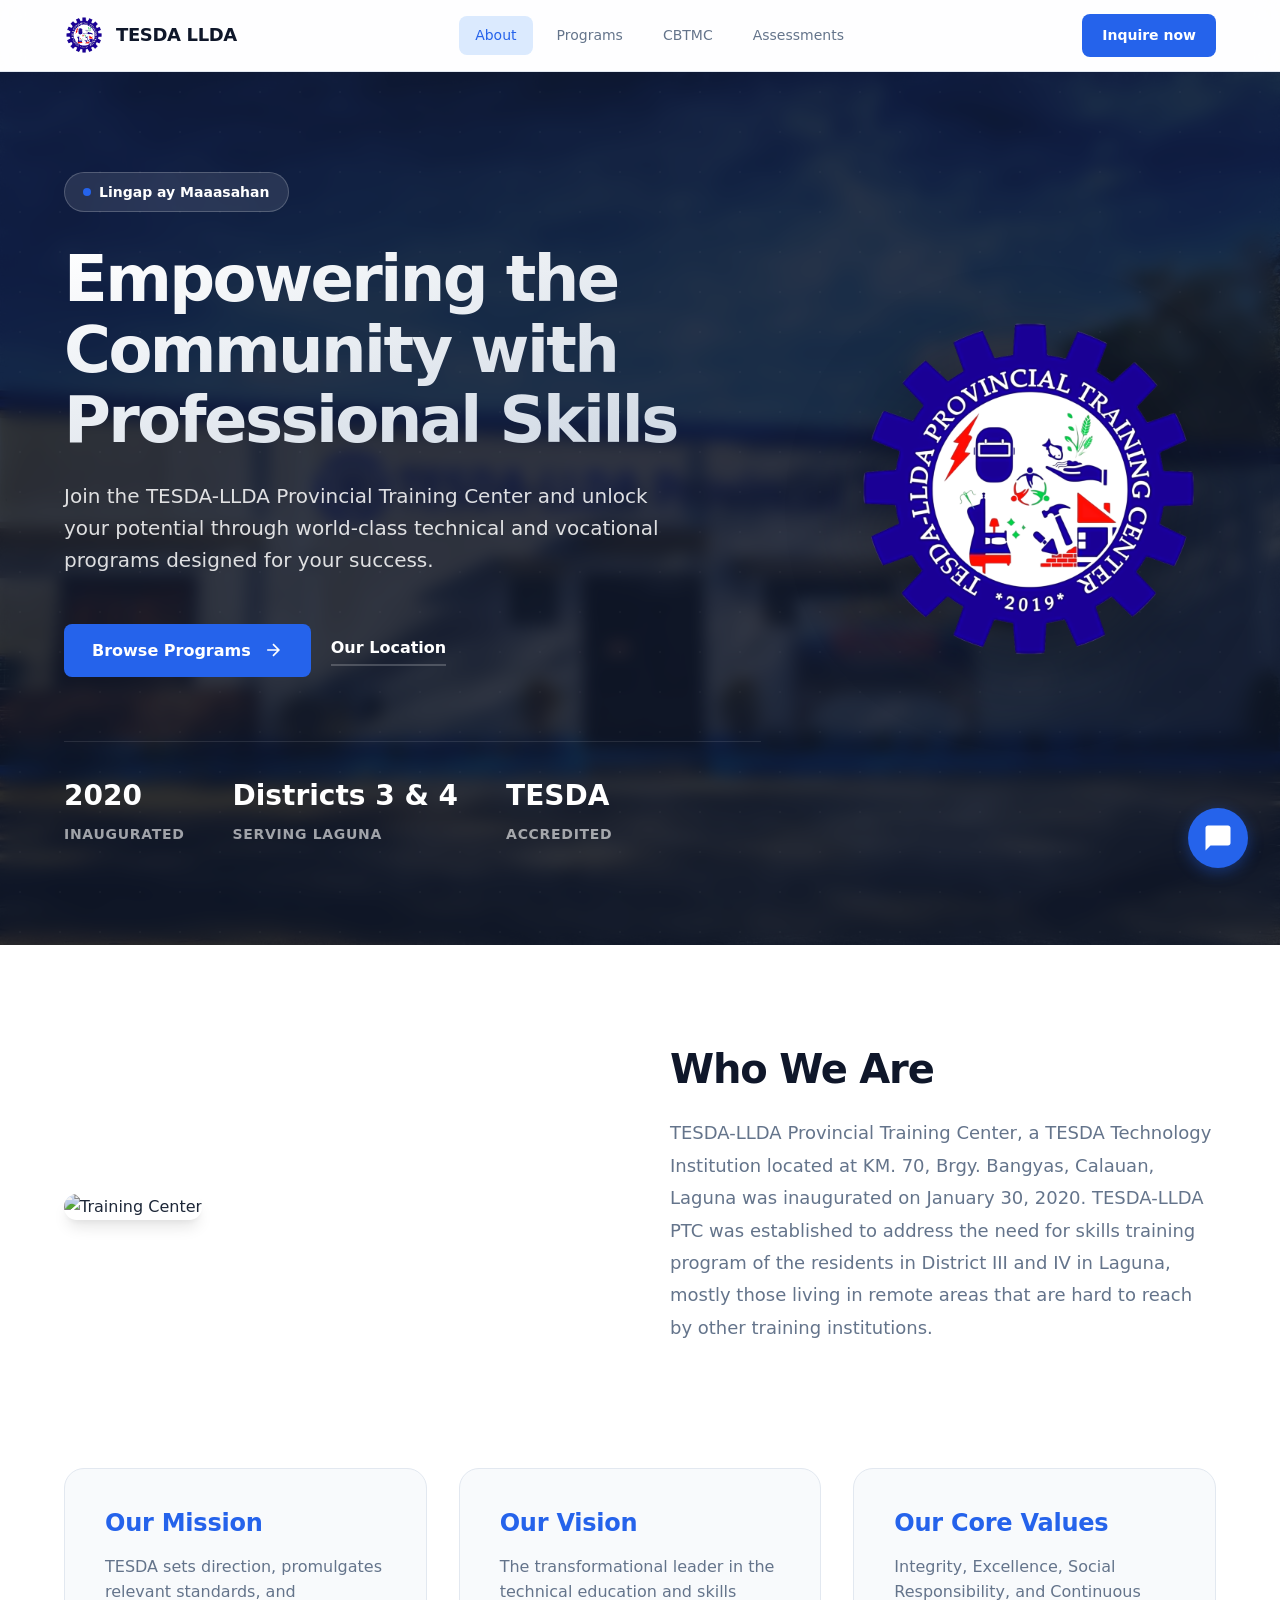
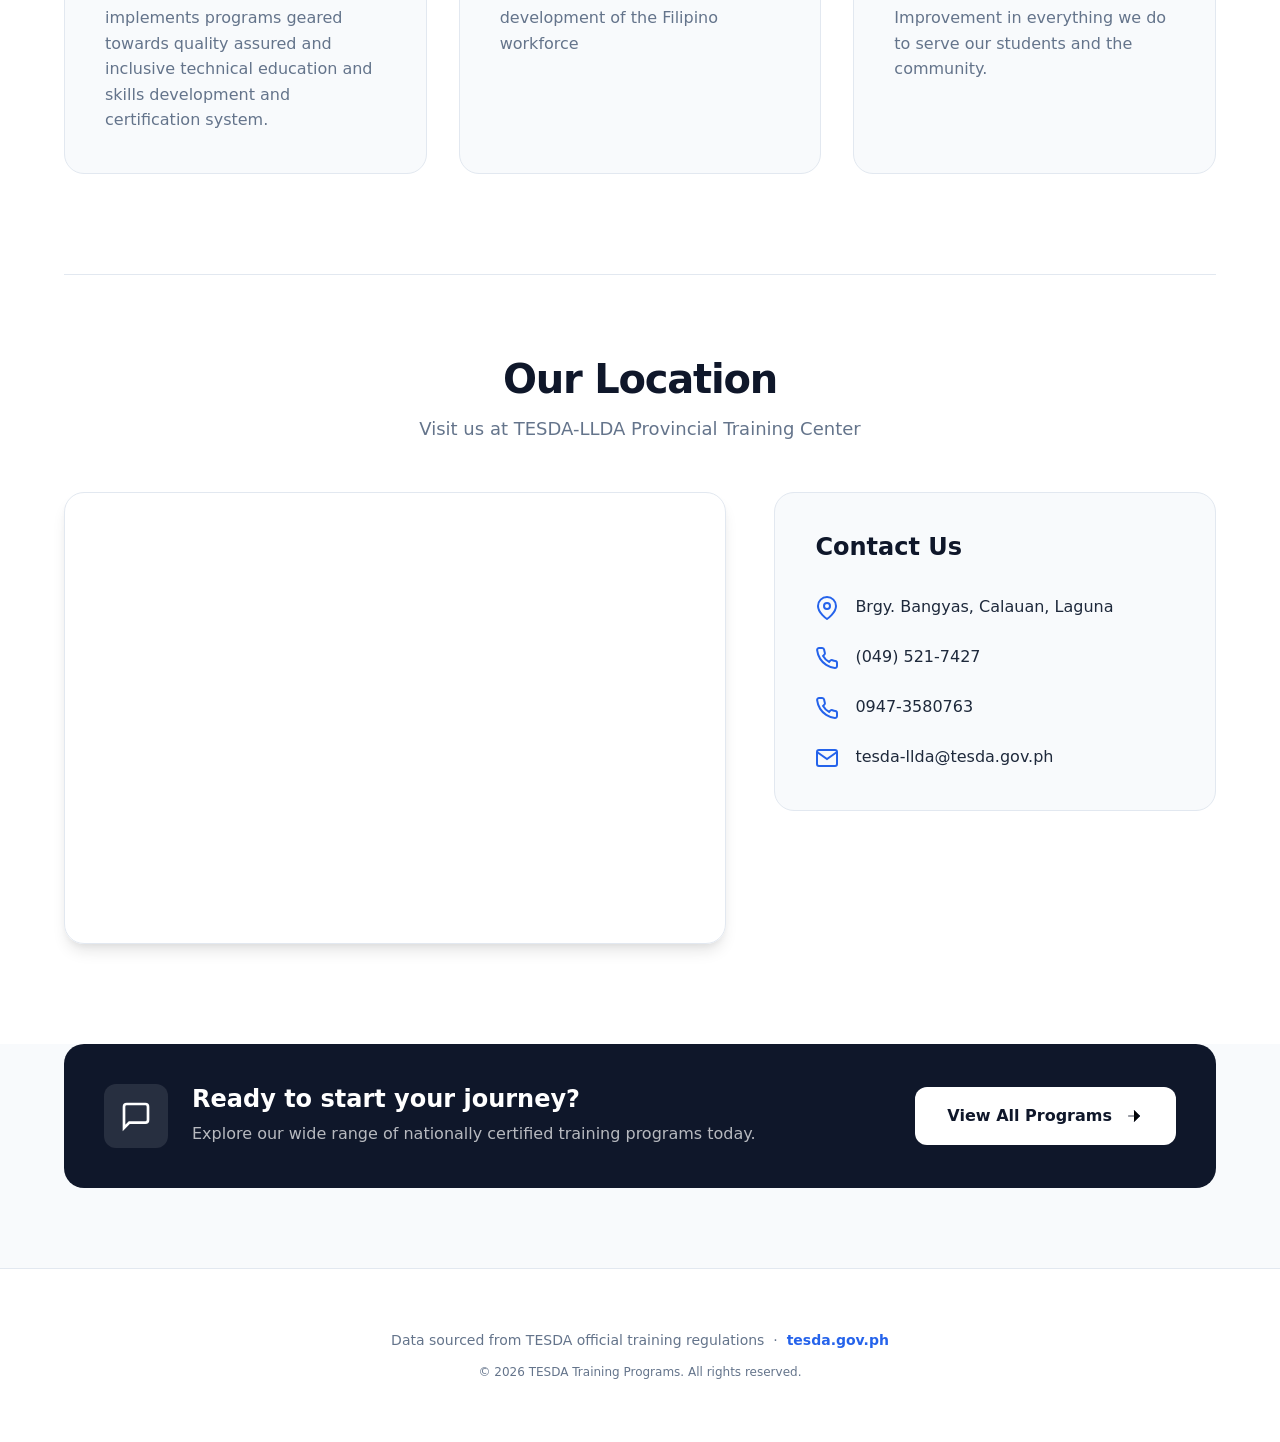
==== index.html @ 97aa219e "feat: add FAQ chatbot widget and update site-wide branding to blue theme" ====
<!DOCTYPE html>
<html lang="en">
<head>
  <meta charset="UTF-8" />
  <meta name="viewport" content="width=device-width, initial-scale=1.0" />
  <title>About Us - TESDA LLDA Training Center</title>
  <link rel="icon" href="images/Untitled design (7).png" type="image/png" />
  <link rel="stylesheet" href="about.css" />
  <link rel="stylesheet" href="chatbot.css" />
</head>
<body class="loading">

  <!-- ── Preloader ── -->
  <div id="preloader" class="preloader">
    <div class="preloader-content">
      <img src="images/Untitled design (7).png" alt="TESDA Logo" class="preloader-logo" />
      <div class="preloader-spinner"></div>
      <p>Loading About Page...</p>
    </div>
  </div>

  <!-- ── Navbar ── -->
  <nav>
    <div class="container nav-container">
      <div class="nav-logo">
        <img class="nav-logo-icon" src="images/Untitled design (7).png" alt="TESDA Logo" />
        <span class="nav-logo-text">TESDA LLDA</span>
      </div>
      <div class="nav-links">
        <a class="nav-link active" href="index.html">About</a>
        <a class="nav-link" href="programs.html">Programs</a>
        <a class="nav-link" href="cbtmc.html">CBTMC</a>
        <a class="nav-link" href="assessments.html">Assessments</a>
        <a class="nav-cta mobile-cta" href="https://docs.google.com/forms/d/e/1FAIpQLSe-ANalO9LTou5ci9s4rJINnCRzZthixkKzy5RjrOZ7Rti6TA/viewform?usp=dialog" target="_blank" rel="noopener noreferrer">Inquire now</a>
      </div>
      <a class="nav-cta desktop-cta" href="https://docs.google.com/forms/d/e/1FAIpQLSe-ANalO9LTou5ci9s4rJINnCRzZthixkKzy5RjrOZ7Rti6TA/viewform?usp=dialog" target="_blank" rel="noopener noreferrer">Inquire now</a>
      <button class="nav-toggle" id="navToggle" aria-label="Toggle navigation">
        <svg class="hamburger-icon" viewBox="0 0 24 24" fill="none" stroke="currentColor" stroke-width="2">
          <line x1="3" y1="12" x2="21" y2="12"></line>
          <line x1="3" y1="6" x2="21" y2="6"></line>
          <line x1="3" y1="18" x2="21" y2="18"></line>
        </svg>
        <svg class="close-icon" viewBox="0 0 24 24" fill="none" stroke="currentColor" stroke-width="2" style="display: none;">
          <line x1="18" y1="6" x2="6" y2="18"></line>
          <line x1="6" y1="6" x2="18" y2="18"></line>
        </svg>
      </button>
    </div>
  </nav>

  <!-- ── About Hero Section ── -->
  <header class="hero about-hero">
    <div class="hero-grid"></div>
    <div class="container hero-container about-hero-container">
      <div class="hero-content about-hero-content">
        <div class="badge">
          <span class="badge-dot"></span>
          Lingap ay Maaasahan
        </div>
        <h1>Empowering the Community with Professional Skills</h1>
        <p>Join the TESDA-LLDA Provincial Training Center and unlock your potential through world-class technical and vocational programs designed for your success.</p>
        
        <div class="hero-cta-group">
          <a class="nav-cta hero-btn" href="programs.html#programs">
            Browse Programs
            <svg viewBox="0 0 24 24" fill="none" stroke="currentColor" stroke-width="2">
              <path d="M5 12h14M12 5l7 7-7 7"/>
            </svg>
          </a>
          <a class="hero-secondary-btn" href="#location">
            Our Location
          </a>
        </div>

        <div class="hero-stats about-stats">
          <div class="hero-stat">
            <span class="stat-num">2020</span>
            <span class="stat-label">Inaugurated</span>
          </div>
          <div class="hero-stat">
            <span class="stat-num">Districts 3 & 4</span>
            <span class="stat-label">Serving Laguna</span>
          </div>
          <div class="hero-stat">
            <span class="stat-num">TESDA</span>
            <span class="stat-label">Accredited</span>
          </div>
        </div>
      </div>
      <div class="hero-image about-hero-image">
        <img src="images/Untitled design (7).png" alt="TESDA Logo" class="floating-logo" />
      </div>
    </div>
  </header>

  <!-- ── About Content Section ── -->
  <section class="about-section">
    <div class="container">
      <div class="about-grid">
        <div class="about-image">
          <img src="images/enhanced_image.png" alt="Training Center">
        </div>
        <div class="about-text">
          <h2>Who We Are</h2>
          <p>TESDA-LLDA Provincial Training Center, a TESDA Technology Institution located at KM. 70, Brgy. Bangyas, Calauan, Laguna was inaugurated on January 30, 2020. TESDA-LLDA PTC was established to address the need for skills training program of the residents in District III and IV in Laguna, mostly those living in remote areas that are hard to reach by other training institutions.</p>
        </div>
      </div>

      <div class="about-cards-grid">
        <div class="about-card">
          <h3>Our Mission</h3>
          <p>TESDA sets direction, promulgates relevant standards, and implements programs geared towards quality assured and inclusive technical education and skills development and certification system.</p>
        </div>
        <div class="about-card">
          <h3>Our Vision</h3>
          <p>The transformational leader in the technical education and skills development of the Filipino workforce </p>
        </div>
        <div class="about-card">
          <h3>Our Core Values</h3>
          <p>Integrity, Excellence, Social Responsibility, and Continuous Improvement in everything we do to serve our students and the community.</p>
        </div>
      </div>

      <!-- ── Location & Contact Info ── -->
      <div class="about-location" id="location">
        <div class="location-header">
          <h2>Our Location</h2>
          <p>Visit us at TESDA-LLDA Provincial Training Center</p>
        </div>
        <div class="location-content">
          <div class="map-container">
            <iframe
              src="https://www.google.com/maps/embed?pb=!1m18!1m12!1m3!1d3868.2723998165875!2d121.30922919999999!3d14.178817199999997!2m3!1f0!2f0!3f0!3m2!1i1024!2i768!4f13.1!3m3!1m2!1s0x33bd5fc3fa1df175%3A0x6be48b33bf858333!2sTESDA-LLDA%20Provincial%20Training%20Center!5e0!3m2!1sen!2sph!4v1776215538721!5m2!1sen!2sph"
              width="100%"
              height="450"
              style="border:0;"
              allowfullscreen=""
              loading="lazy"
              referrerpolicy="no-referrer-when-downgrade"
              title="TESDA-LLDA Provincial Training Center Location">
            </iframe>
          </div>
          <div class="contact-info">
            <h3>Contact Us</h3>
            <div class="contact-item">
              <svg viewBox="0 0 24 24" fill="none" stroke="currentColor" stroke-width="2">
                <path d="M21 10c0 7-9 13-9 13s-9-6-9-13a9 9 0 0 1 18 0z"/>
                <circle cx="12" cy="10" r="3"/>
              </svg>
              <p>Brgy. Bangyas, Calauan, Laguna</p>
            </div>
            <div class="contact-item">
              <svg viewBox="0 0 24 24" fill="none" stroke="currentColor" stroke-width="2">
                <path d="M22 16.92v3a2 2 0 0 1-2.18 2 19.79 19.79 0 0 1-8.63-3.07 19.5 19.5 0 0 1-6-6 19.79 19.79 0 0 1-3.07-8.67A2 2 0 0 1 4.11 2h3a2 2 0 0 1 2 1.72 12.84 12.84 0 0 0 .7 2.81 2 2 0 0 1-.45 2.11L8.09 9.91a16 16 0 0 0 6 6l1.27-1.27a2 2 0 0 1 2.11-.45 12.84 12.84 0 0 0 2.81.7A2 2 0 0 1 22 16.92z"/>
              </svg>
              <p>(049) 521-7427</p>
            </div>
            <div class="contact-item">
              <svg viewBox="0 0 24 24" fill="none" stroke="currentColor" stroke-width="2">
                <path d="M22 16.92v3a2 2 0 0 1-2.18 2 19.79 19.79 0 0 1-8.63-3.07 19.5 19.5 0 0 1-6-6 19.79 19.79 0 0 1-3.07-8.67A2 2 0 0 1 4.11 2h3a2 2 0 0 1 2 1.72 12.84 12.84 0 0 0 .7 2.81 2 2 0 0 1-.45 2.11L8.09 9.91a16 16 0 0 0 6 6l1.27-1.27a2 2 0 0 1 2.11-.45 12.84 12.84 0 0 0 2.81.7A2 2 0 0 1 22 16.92z"/>
              </svg>
              <p>0947-3580763</p>
            </div>
            <div class="contact-item">
              <svg viewBox="0 0 24 24" fill="none" stroke="currentColor" stroke-width="2">
                <path d="M4 4h16c1.1 0 2 .9 2 2v12c0 1.1-.9 2-2 2H4c-1.1 0-2-.9-2-2V6c0-1.1.9-2 2-2z"/>
                <polyline points="22,6 12,13 2,6"/>
              </svg>
              <p><a href="mailto:tesda-llda@tesda.gov.ph" style="color: inherit; text-decoration: none;">tesda-llda@tesda.gov.ph</a></p>
            </div>
          </div>
        </div>
      </div>
    </div>
  </section>

  <!-- ── CTA Section ── -->
  <section class="cta-section">
    <div class="container">
      <div class="cta-card">
        <div class="cta-content">
          <div class="cta-icon">
            <svg viewBox="0 0 24 24">
              <path d="M21 15a2 2 0 0 1-2 2H7l-4 4V5a2 2 0 0 1 2-2h14a2 2 0 0 1 2 2z"/>
            </svg>
          </div>
          <div class="cta-text">
            <h3>Ready to start your journey?</h3>
            <p>Explore our wide range of nationally certified training programs today.</p>
          </div>
        </div>
        <a class="cta-btn" href="programs.html#programs">
          View All Programs
          <svg viewBox="0 0 24 24">
            <path d="M5 12h14M12 5l7 7-7 7"/>
          </svg>
        </a>
      </div>
    </div>
  </section>

  <!-- ── Footer ── -->
  <footer>
    <div class="container">
      <p>Data sourced from TESDA official training regulations &nbsp;·&nbsp; <a href="https://tesda.gov.ph" target="_blank">tesda.gov.ph</a></p>
      <p class="copyright">&copy; 2026 TESDA Training Programs. All rights reserved.</p>
    </div>
  </footer>

  <!-- ── Chatbot Widget ── -->
  <div class="chatbot-toggle" id="chatbotToggle">
    <svg viewBox="0 0 24 24">
      <path d="M20 2H4c-1.1 0-2 .9-2 2v18l4-4h14c1.1 0 2-.9 2-2V4c0-1.1-.9-2-2-2z"/>
    </svg>
  </div>

  <div class="chatbot-container" id="chatbotContainer">
    <div class="chatbot-header">
      <div class="chatbot-header-info">
        <img src="images/Untitled design (7).png" alt="TESDA Logo">
        <div>
          <h3>TESDA LLDA Assistant</h3>
          <p>Online • Powered by Gemini</p>
        </div>
      </div>
      <div style="display: flex; gap: 10px;">
        <button class="chatbot-clear" id="chatbotClear" title="Clear Chat">
          <svg width="20" height="20" viewBox="0 0 24 24" fill="none" stroke="currentColor" stroke-width="2">
            <path d="M3 6h18M19 6v14a2 2 0 0 1-2 2H7a2 2 0 0 1-2-2V6m3 0V4a2 2 0 0 1 2-2h4a2 2 0 0 1 2 2v2"></path>
          </svg>
        </button>
        <button class="chatbot-close" id="chatbotClose">
          <svg width="24" height="24" viewBox="0 0 24 24" fill="none" stroke="currentColor" stroke-width="2">
            <line x1="18" y1="6" x2="6" y2="18"></line>
            <line x1="6" y1="6" x2="18" y2="18"></line>
          </svg>
        </button>
      </div>
    </div>
    <div class="chatbot-messages" id="chatbotMessages">
      <!-- Messages will appear here -->
    </div>
    <div class="chatbot-input-container">
      <input type="text" id="chatbotInput" placeholder="Ask a question..." autocomplete="off">
      <button class="chatbot-send" id="chatbotSend">
        <svg viewBox="0 0 24 24" fill="none" stroke="currentColor" stroke-width="2">
          <line x1="22" y1="2" x2="11" y2="13"></line>
          <polygon points="22 2 15 22 11 13 2 9 22 2"></polygon>
        </svg>
      </button>
    </div>
  </div>

  <script src="app.js"></script>
  <script src="chatbot.js"></script>
</body>
</html>
---- about.css ----
/* ── Common Styles (Preloader, Variables, Reset, Navbar, Hero, CTA, Footer, Responsive) ── */

/* ── Preloader ── */
.preloader {
  position: fixed;
  inset: 0;
  background: #ffffff;
  z-index: 9999;
  display: flex;
  align-items: center;
  justify-content: center;
  transition: opacity 0.6s ease, visibility 0.6s ease;
}

.preloader-content {
  text-align: center;
  display: flex;
  flex-direction: column;
  align-items: center;
  gap: 20px;
}

.preloader-logo {
  width: 80px;
  height: 80px;
  animation: pulse-logo 2s ease-in-out infinite;
}

.preloader-spinner {
  width: 40px;
  height: 40px;
  border: 3px solid var(--primary-light);
  border-top: 3px solid var(--primary);
  border-radius: 50%;
  animation: spin 1s linear infinite;
}

.preloader p {
  font-weight: 600;
  color: var(--secondary);
  font-size: 0.875rem;
  letter-spacing: 0.05em;
  text-transform: uppercase;
}

.loading {
  overflow: hidden;
}

.preloader-hidden {
  opacity: 0;
  visibility: hidden;
}

@keyframes spin {
  to { transform: rotate(360deg); }
}

@keyframes pulse-logo {
  0%, 100% { transform: scale(1); opacity: 1; }
  50% { transform: scale(1.1); opacity: 0.8; }
}

/* ── Modern Variables ── */
:root {
  --primary: #2563eb;
  --primary-dark: #1d4ed8;
  --primary-light: #dbeafe;
  --secondary: #0f172a;
  --accent: #3b82f6;
  --bg: #f8fafc;
  --card: #ffffff;
  --text: #1e293b;
  --text-muted: #64748b;
  --border: #e2e8f0;
  --radius-sm: 8px;
  --radius-md: 12px;
  --radius-lg: 20px;
  --shadow-sm: 0 1px 2px rgba(0,0,0,0.05);
  --shadow-md: 0 4px 6px -1px rgba(0,0,0,0.1), 0 2px 4px -1px rgba(0,0,0,0.06);
  --shadow-lg: 0 10px 15px -3px rgba(0,0,0,0.1), 0 4px 6px -2px rgba(0,0,0,0.05);
  --container: 1200px;
}

/* ── Reset & Base ── */
* {
  box-sizing: border-box;
  margin: 0;
  padding: 0;
}

html, body {
  overflow-x: hidden; /* Prevent horizontal scrolling */
  width: 100%;
}

html {
  scroll-behavior: smooth;
  scroll-padding-top: 80px; /* To account for the sticky navbar */
}

body {
  font-family: 'Inter', system-ui, -apple-system, sans-serif;
  background-color: var(--bg);
  color: var(--text);
  line-height: 1.6;
  -webkit-font-smoothing: antialiased;
}

.container {
  max-width: var(--container);
  margin: 0 auto;
  padding: 0 1.5rem;
}

h1, h2, h3 {
  color: var(--secondary);
  line-height: 1.2;
}

a {
  text-decoration: none;
  color: inherit;
  transition: all 0.2s ease;
}

button {
  cursor: pointer;
  font-family: inherit;
  border: none;
  transition: all 0.2s ease;
}

/* ── Navbar ── */
nav {
  background: rgba(255, 255, 255, 0.8);
  backdrop-filter: blur(12px);
  -webkit-backdrop-filter: blur(12px);
  height: 72px;
  display: flex;
  align-items: center;
  position: sticky;
  top: 0;
  z-index: 1000; /* Increased to stay above mobile menu */
  border-bottom: 1px solid var(--border);
}

.nav-container {
  width: 100%;
  display: flex;
  align-items: center;
  justify-content: space-between;
}

.nav-logo {
  display: flex;
  align-items: center;
  gap: 12px;
  position: relative;
  z-index: 1100;
}

.nav-logo-icon {
  width: 40px;
  height: 40px;
  object-fit: contain;
}

.nav-logo-text {
  font-size: 1.125rem;
  font-weight: 700;
  letter-spacing: -0.02em;
  color: var(--secondary);
}

.nav-links {
  display: flex;
  gap: 8px;
}

.nav-link {
  padding: 8px 16px;
  font-size: 0.875rem;
  font-weight: 500;
  color: var(--text-muted);
  border-radius: var(--radius-sm);
}

.nav-link:hover, .nav-link.active {
  color: var(--primary);
  background: var(--primary-light);
}

.nav-cta {
  background: var(--primary);
  color: white;
  padding: 10px 20px;
  border-radius: var(--radius-sm);
  font-weight: 600;
  font-size: 0.875rem;
}

.nav-cta.mobile-cta {
  display: none;
}

.nav-cta:hover {
  background: var(--primary-dark);
  transform: translateY(-1px);
  box-shadow: var(--shadow-md);
}

.nav-toggle {
  display: none;
  background: none;
  border: none;
  padding: 8px;
  color: var(--secondary);
  cursor: pointer;
  z-index: 1100;
}

.nav-toggle svg {
  width: 28px;
  height: 28px;
}

/* ── Hero Section ── */
.hero {
  padding: 120px 0;
  background-image: url('images/hero.jpg');
  background-size: cover;
  background-position: center;
  position: relative;
  overflow: hidden;
  color: white;
}

.hero::before {
  content: '';
  position: absolute;
  inset: 0;
  background: rgba(15, 23, 42, 0.85); /* Slightly darker for better readability */
  backdrop-filter: blur(8px);
  -webkit-backdrop-filter: blur(8px);
  z-index: 0;
}

.hero-grid {
  position: absolute;
  inset: 0;
  background-image: radial-gradient(rgba(255, 255, 255, 0.1) 1px, transparent 1px);
  background-size: 40px 40px;
  opacity: 0.3;
  z-index: 1;
}

.hero-container {
  display: grid;
  grid-template-columns: 1.3fr 0.7fr;
  align-items: center;
  gap: 80px;
  position: relative;
  z-index: 2;
}

.hero h1 {
  font-size: 4rem;
  font-weight: 800;
  letter-spacing: -0.04em;
  margin-bottom: 24px;
  line-height: 1.1;
  background: linear-gradient(to bottom right, #ffffff, #cbd5e1);
  background-clip: text;
  -webkit-text-fill-color: transparent;
}

.hero p {
  font-size: 1.25rem;
  color: rgba(255, 255, 255, 0.85);
  max-width: 600px;
  margin-bottom: 48px;
}

.hero-cta-group {
  display: flex;
  gap: 20px;
  align-items: center;
  margin-bottom: 64px;
}

.hero-btn {
  display: flex;
  align-items: center;
  gap: 12px;
  padding: 14px 28px;
  font-size: 1rem;
}

.hero-btn svg {
  width: 20px;
  height: 20px;
  transition: transform 0.2s;
}

.hero-btn:hover svg {
  transform: translateX(4px);
}

.hero-secondary-btn {
  color: white;
  font-weight: 600;
  font-size: 1rem;
  padding-bottom: 4px;
  border-bottom: 2px solid rgba(255, 255, 255, 0.2);
}

.hero-secondary-btn:hover {
  border-color: white;
}

.hero-stats {
  display: flex;
  gap: 48px;
  border-top: 1px solid rgba(255, 255, 255, 0.1);
  padding-top: 32px;
}

.hero-stat {
  display: flex;
  flex-direction: column;
}

.stat-num {
  font-size: 1.75rem;
  font-weight: 800;
  color: #fff;
  margin-bottom: 4px;
}

.stat-label {
  font-size: 0.875rem;
  color: rgba(255, 255, 255, 0.6);
  text-transform: uppercase;
  letter-spacing: 0.05em;
  font-weight: 600;
}

.floating-logo {
  width: 100%;
  max-width: 400px;
  filter: drop-shadow(0 20px 40px rgba(0,0,0,0.3));
  animation: float 6s ease-in-out infinite;
}

@keyframes float {
  0%, 100% { transform: translateY(-10px); }
  50% { transform: translateY(-40px); }
}

.badge {
  display: inline-flex;
  align-items: center;
  gap: 8px;
  background: rgba(255, 255, 255, 0.1);
  padding: 8px 18px;
  border-radius: 100px;
  font-size: 0.875rem;
  font-weight: 600;
  color: #fff;
  border: 1px solid rgba(255, 255, 255, 0.2);
  margin-bottom: 32px;
}

.badge-dot {
  width: 8px;
  height: 8px;
  background: var(--primary);
  border-radius: 50%;
  animation: pulse 2s infinite;
}

@keyframes pulse {
  0% { transform: scale(0.95); box-shadow: 0 0 0 0 rgba(37, 99, 235, 0.7); }
  70% { transform: scale(1.1); box-shadow: 0 0 0 10px rgba(37, 99, 235, 0); }
  100% { transform: scale(0.95); box-shadow: 0 0 0 0 rgba(37, 99, 235, 0); }
}

/* ── CTA Section ── */
.cta-section {
  padding-bottom: 80px;
}

.cta-card {
  background: var(--secondary);
  border-radius: var(--radius-lg);
  padding: 40px;
  display: flex;
  justify-content: space-between;
  align-items: center;
  gap: 40px;
  color: white;
}

.cta-content {
  display: flex;
  gap: 24px;
  align-items: center;
}

.cta-icon {
  width: 64px;
  height: 64px;
  background: rgba(255,255,255,0.1);
  border-radius: var(--radius-md);
  display: flex;
  align-items: center;
  justify-content: center;
  flex-shrink: 0;
}

.cta-icon svg {
  width: 32px;
  height: 32px;
  stroke: white;
  fill: none;
  stroke-width: 2;
}

.cta-text h3 {
  color: white;
  font-size: 1.5rem;
  margin-bottom: 8px;
}

.cta-text p {
  color: rgba(255,255,255,0.7);
}

.cta-btn {
  background: white;
  color: var(--secondary);
  padding: 16px 32px;
  border-radius: var(--radius-md);
  font-weight: 700;
  display: flex;
  align-items: center;
  gap: 12px;
  white-space: nowrap;
}

.cta-btn svg {
  width: 20px;
  height: 20px;
  stroke: var(--secondary);
}

.cta-btn:hover {
  transform: translateY(-2px);
  box-shadow: 0 10px 20px rgba(0,0,0,0.2);
}

/* ── Footer ── */
footer {
  padding: 60px 0;
  background: white;
  border-top: 1px solid var(--border);
  text-align: center;
}

footer p {
  font-size: 0.875rem;
  color: var(--text-muted);
}

footer a {
  color: var(--primary);
  font-weight: 600;
}

.copyright {
  margin-top: 12px;
  font-size: 0.75rem;
}

/* ── About Hero Overrides ── */
.about-hero {
  padding: 100px 0 100px !important;
}

.about-hero-container {
  grid-template-columns: 1.3fr 0.7fr !important;
  text-align: left !important;
}

.about-hero-content {
  max-width: 100% !important;
  margin: 0 !important;
}

.about-stats {
  border-top: 1px solid rgba(255, 255, 255, 0.1);
}

.about-hero-image {
  display: flex;
  justify-content: flex-end;
  margin-top: -40px; /* Moves the logo up */
}

/* ── About Content ── */
.about-section {
  padding: 100px 0;
  background: white;
}

.about-grid {
  display: grid;
  grid-template-columns: 1fr 1fr;
  gap: 60px;
  align-items: center;
}

.about-image img {
  width: 100%;
  border-radius: var(--radius-lg);
  box-shadow: var(--shadow-lg);
  filter: brightness(0.95);
  transition: transform 0.4s ease;
}

.about-image img:hover {
  transform: scale(1.02);
}

.about-text h2 {
  font-size: 2.5rem;
  font-weight: 800;
  margin-bottom: 24px;
  color: var(--secondary);
  letter-spacing: -0.03em;
}

.about-text p {
  font-size: 1.125rem;
  margin-bottom: 24px;
  color: var(--text-muted);
  line-height: 1.8;
}

/* ── Mission/Vision Cards ── */
.about-cards-grid {
  margin-top: 100px;
  display: grid;
  grid-template-columns: repeat(3, 1fr);
  gap: 32px;
}

.about-card {
  background: var(--bg);
  padding: 40px;
  border-radius: var(--radius-lg);
  border: 1px solid var(--border);
  transition: all 0.3s ease;
  display: flex;
  flex-direction: column;
  gap: 16px;
}

.about-card:hover {
  transform: translateY(-8px);
  background: white;
  box-shadow: var(--shadow-lg);
  border-color: var(--primary);
}

.about-card h3 {
  font-size: 1.5rem;
  font-weight: 700;
  color: var(--primary);
  letter-spacing: -0.01em;
}

.about-card p {
  font-size: 1rem;
  color: var(--text-muted);
  line-height: 1.6;
}

/* ── Location Section ── */
.about-location {
  margin-top: 100px;
  padding-top: 80px;
  border-top: 1px solid var(--border);
}

.location-header {
  text-align: center;
  margin-bottom: 48px;
}

.location-header h2 {
  font-size: 2.5rem;
  font-weight: 800;
  color: var(--secondary);
  letter-spacing: -0.03em;
  margin-bottom: 12px;
}

.location-header p {
  font-size: 1.125rem;
  color: var(--text-muted);
}

.location-content {
  display: grid;
  grid-template-columns: 1.5fr 1fr;
  gap: 48px;
  align-items: start;
}

.map-container {
  border-radius: var(--radius-lg);
  overflow: hidden;
  box-shadow: var(--shadow-lg);
  border: 1px solid var(--border);
}

.map-container iframe {
  display: block;
}

.contact-info {
  background: var(--bg);
  padding: 40px;
  border-radius: var(--radius-lg);
  border: 1px solid var(--border);
}

.contact-info h3 {
  font-size: 1.5rem;
  font-weight: 700;
  color: var(--secondary);
  margin-bottom: 32px;
}

.contact-item {
  display: flex;
  align-items: flex-start;
  gap: 16px;
  margin-bottom: 24px;
}

.contact-item:last-child {
  margin-bottom: 0;
}

.contact-item svg {
  width: 24px;
  height: 24px;
  stroke: var(--primary);
  flex-shrink: 0;
  margin-top: 2px;
}

.contact-item p {
  font-size: 1rem;
  color: var(--text);
  line-height: 1.6;
}

/* ── Visual Fixes ── */
.cta-btn svg {
  stroke: currentColor;
}

/* ── Responsive Adjustments ── */
@media (max-width: 1024px) {
  .hero-container {
    gap: 40px;
  }
  .hero h1 {
    font-size: 3.5rem;
  }
  .floating-logo {
    max-width: 320px;
  }
}

@media (max-width: 992px) {
  .about-grid {
    grid-template-columns: 1fr;
    gap: 48px;
    text-align: center;
  }

  .about-cards-grid {
    grid-template-columns: 1fr;
    gap: 24px;
  }

  .about-text h2 {
    font-size: 2.25rem;
  }

  .location-content {
    grid-template-columns: 1fr;
    gap: 32px;
  }

  .about-location {
    margin-top: 64px;
    padding-top: 64px;
  }
}

@media (max-width: 768px) {
  .nav-toggle {
    display: block;
  }

  .nav-cta.desktop-cta {
    display: none;
  }

  .nav-links {
    position: fixed;
    top: 0;
    right: -100%; /* Hidden by default */
    width: 80%;
    max-width: 350px;
    height: 100vh;
    background: white;
    flex-direction: column;
    padding: 100px 40px;
    gap: 20px;
    transition: right 0.3s ease-in-out;
    box-shadow: -10px 0 30px rgba(0,0,0,0.1);
    z-index: 1050;
    display: flex;
  }

  .nav-links.active {
    right: 0;
  }

  .nav-link {
    font-size: 1.25rem;
    padding: 12px 0;
    width: 100%;
    border-bottom: 1px solid var(--bg);
    border-radius: 0;
  }

  .nav-link:hover, .nav-link.active {
    background: none;
    color: var(--primary);
  }

  .nav-cta.mobile-cta {
    display: block;
    margin-top: 20px;
    text-align: center;
  }

  .hero {
    padding: 80px 0;
  }

  .hero-container, .about-hero-container {
    grid-template-columns: 1fr !important;
    text-align: center !important;
    gap: 40px;
  }

  .hero h1 {
    font-size: 2.75rem;
  }

  .hero p {
    margin: 0 auto 32px;
    font-size: 1.125rem;
  }

  .hero-cta-group {
    justify-content: center;
  }

  .hero-stats {
    justify-content: center;
    border-top: none;
    padding-top: 16px;
    gap: 32px;
  }

  .about-hero-image {
    display: none; /* Hide floating logo on small mobile screens to save space */
  }

  .about-section {
    padding: 64px 0;
  }

  .about-card {
    padding: 32px;
  }

  .location-header h2 {
    font-size: 2rem;
  }

  .contact-info {
    padding: 32px;
  }

  .cta-card {
    flex-direction: column;
    text-align: center;
    padding: 32px 24px;
  }

  .cta-content {
    flex-direction: column;
    gap: 16px;
  }

  .cta-btn {
    width: 100%;
    justify-content: center;
  }
}

@media (max-width: 480px) {
  .container {
    padding: 0 1rem; /* Slightly tighter padding on very small screens */
  }

  .hero h1 {
    font-size: 2.25rem;
  }

  .hero-cta-group {
    flex-direction: column;
    width: 100%;
  }

  .hero-btn {
    width: 100%;
    justify-content: center;
  }

  .hero-stats {
    flex-wrap: wrap;
    gap: 20px;
  }

  .stat-num {
    font-size: 1.5rem;
  }

  .about-text h2 {
    font-size: 1.75rem;
  }

  .about-card {
    padding: 24px;
  }

  .contact-info {
    padding: 24px 16px;
  }
}
---- chatbot.css ----
/* Chatbot Widget Styles */
:root {
  --chatbot-primary: #2563eb;
  --chatbot-hover: #1d4ed8;
  --chatbot-bg: #ffffff;
  --chatbot-text: #333333;
  --chatbot-bot-bubble: #f1f1f1;
  --chatbot-user-bubble: #2563eb;
  --chatbot-user-text: #ffffff;
  --chatbot-shadow: 0 10px 25px rgba(0, 0, 0, 0.1);
  --chatbot-border-radius: 1.5rem; /* 2xl style */
}

/* Floating Button */
.chatbot-toggle {
  position: fixed;
  bottom: 2rem;
  right: 2rem;
  width: 60px;
  height: 60px;
  background-color: var(--chatbot-primary);
  border-radius: 50%;
  display: flex;
  align-items: center;
  justify-content: center;
  cursor: pointer;
  box-shadow: 0 4px 15px rgba(37, 99, 235, 0.4);
  z-index: 1000;
  transition: transform 0.3s cubic-bezier(0.175, 0.885, 0.32, 1.275), background-color 0.3s ease;
}

.chatbot-toggle:hover {
  transform: scale(1.1);
  background-color: var(--chatbot-hover);
}

.chatbot-toggle svg {
  width: 30px;
  height: 30px;
  fill: white;
}

/* Chatbot Container */
.chatbot-container {
  position: fixed;
  bottom: 6rem;
  right: 2rem;
  width: 380px;
  height: 600px;
  max-height: calc(100vh - 8rem);
  background-color: var(--chatbot-bg);
  border-radius: var(--chatbot-border-radius);
  box-shadow: var(--chatbot-shadow);
  display: flex;
  flex-direction: column;
  overflow: hidden;
  z-index: 1000;
  opacity: 0;
  visibility: hidden;
  transform: scale(0.5) rotate(-10deg);
  transform-origin: bottom right;
  transition: all 0.5s cubic-bezier(0.68, -0.55, 0.27, 1.55);
}

.chatbot-container.active {
  opacity: 1;
  visibility: visible;
  transform: scale(1) rotate(0deg);
  box-shadow: 0 0 30px rgba(37, 99, 235, 0.2), var(--chatbot-shadow);
}

/* Header */
.chatbot-header {
  background-color: var(--chatbot-primary);
  padding: 1.25rem;
  color: white;
  display: flex;
  justify-content: space-between;
  align-items: center;
}

.chatbot-header-info {
  display: flex;
  align-items: center;
  gap: 10px;
}

.chatbot-header-info img {
  width: 35px;
  height: 35px;
  background: white;
  border-radius: 50%;
  padding: 2px;
}

.chatbot-header h3 {
  margin: 0;
  font-size: 1.1rem;
  font-weight: 600;
}

.chatbot-header p {
  margin: 0;
  font-size: 0.8rem;
  opacity: 0.9;
}

.chatbot-close, .chatbot-clear {
  background: none;
  border: none;
  color: white;
  cursor: pointer;
  padding: 5px;
  display: flex;
  align-items: center;
  transition: opacity 0.2s;
}

.chatbot-close:hover, .chatbot-clear:hover {
  opacity: 0.7;
}

/* Messages Area */
.chatbot-messages {
  flex: 1;
  padding: 1.25rem;
  overflow-y: auto;
  display: flex;
  flex-direction: column;
  gap: 1rem;
  background-color: #f9fafb;
}

.chatbot-messages::-webkit-scrollbar {
  width: 5px;
}

.chatbot-messages::-webkit-scrollbar-thumb {
  background: #e5e7eb;
  border-radius: 10px;
}

/* Message Bubbles */
.message {
  max-width: 80%;
  padding: 0.75rem 1rem;
  border-radius: 1.2rem;
  font-size: 0.95rem;
  line-height: 1.4;
  position: relative;
  word-wrap: break-word;
}

.bot-message {
  align-self: flex-start;
  background-color: var(--chatbot-bot-bubble);
  color: var(--chatbot-text);
  border-bottom-left-radius: 0.3rem;
}

.user-message {
  align-self: flex-end;
  background-color: var(--chatbot-user-bubble);
  color: var(--chatbot-user-text);
  border-bottom-right-radius: 0.3rem;
}

.timestamp {
  font-size: 0.7rem;
  margin-top: 4px;
  opacity: 0.6;
  display: block;
}

.user-message .timestamp {
  text-align: right;
  color: rgba(255, 255, 255, 0.8);
}

/* Suggestions - Automatic Menu Style */
.chatbot-suggestions {
  display: flex;
  flex-direction: column;
  gap: 0.6rem;
  margin-top: 1rem;
  width: 100%;
}

.suggestion-btn {
  background: white;
  border: 1.5px solid var(--chatbot-primary);
  color: var(--chatbot-primary);
  padding: 0.75rem 1rem;
  border-radius: 1rem;
  font-size: 0.9rem;
  font-weight: 500;
  cursor: pointer;
  transition: all 0.2s ease;
  text-align: left;
  display: flex;
  align-items: center;
  justify-content: space-between;
}

.suggestion-btn::after {
  content: '→';
  font-size: 1.1rem;
  opacity: 0.5;
}

.suggestion-btn:hover {
  background: var(--chatbot-primary);
  color: white;
  transform: translateX(5px);
}

.suggestion-btn:hover::after {
  opacity: 1;
}

/* Typing Indicator */
.typing-indicator {
  display: flex;
  gap: 4px;
  padding: 0.5rem 1rem;
  background: var(--chatbot-bot-bubble);
  border-radius: 1rem;
  width: fit-content;
  align-self: flex-start;
  margin-bottom: 0.5rem;
}

.typing-dot {
  width: 6px;
  height: 6px;
  background: #9ca3af;
  border-radius: 50%;
  animation: typing 1.4s infinite ease-in-out;
}

.typing-dot:nth-child(2) { animation-delay: 0.2s; }
.typing-dot:nth-child(3) { animation-delay: 0.4s; }

@keyframes typing {
  0%, 80%, 100% { transform: translateY(0); }
  40% { transform: translateY(-6px); }
}

/* Input Area */
.chatbot-input-container {
  padding: 1rem;
  background: white;
  border-top: 1px solid #f3f4f6;
  display: flex;
  gap: 0.75rem;
  align-items: center;
}

.chatbot-input-container input {
  flex: 1;
  border: 1px solid #e5e7eb;
  padding: 0.75rem 1rem;
  border-radius: 1.5rem;
  outline: none;
  font-size: 0.95rem;
  transition: border-color 0.2s;
}

.chatbot-input-container input:focus {
  border-color: var(--chatbot-primary);
}

.chatbot-send {
  background-color: var(--chatbot-primary);
  color: white;
  border: none;
  width: 40px;
  height: 40px;
  border-radius: 50%;
  display: flex;
  align-items: center;
  justify-content: center;
  cursor: pointer;
  transition: background-color 0.2s;
}

.chatbot-send:hover {
  background-color: var(--chatbot-hover);
}

.chatbot-send svg {
  width: 20px;
  height: 20px;
}

/* Mobile Responsiveness */
@media (max-width: 480px) {
  .chatbot-container {
    width: calc(100% - 2rem);
    height: calc(100% - 8rem);
    right: 1rem;
    bottom: 5.5rem;
  }
  
  .chatbot-toggle {
    bottom: 1rem;
    right: 1rem;
  }
}
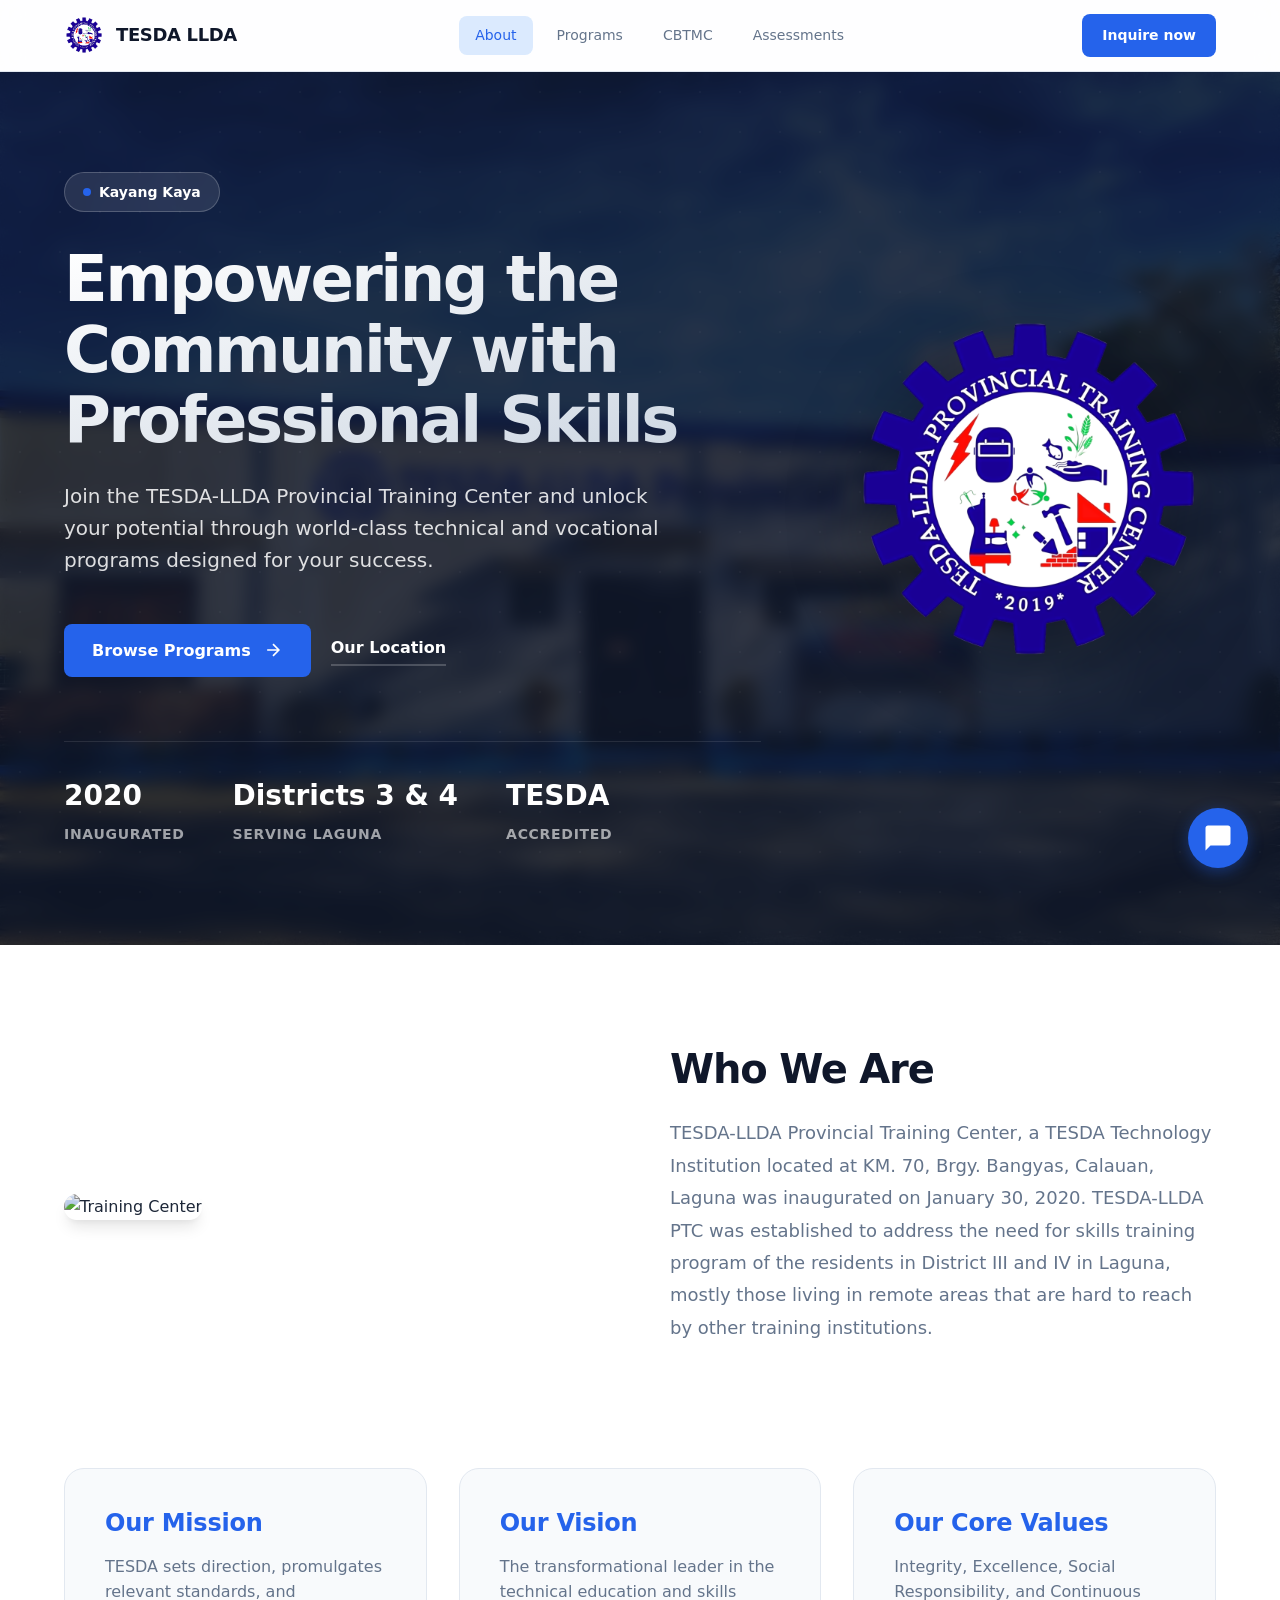
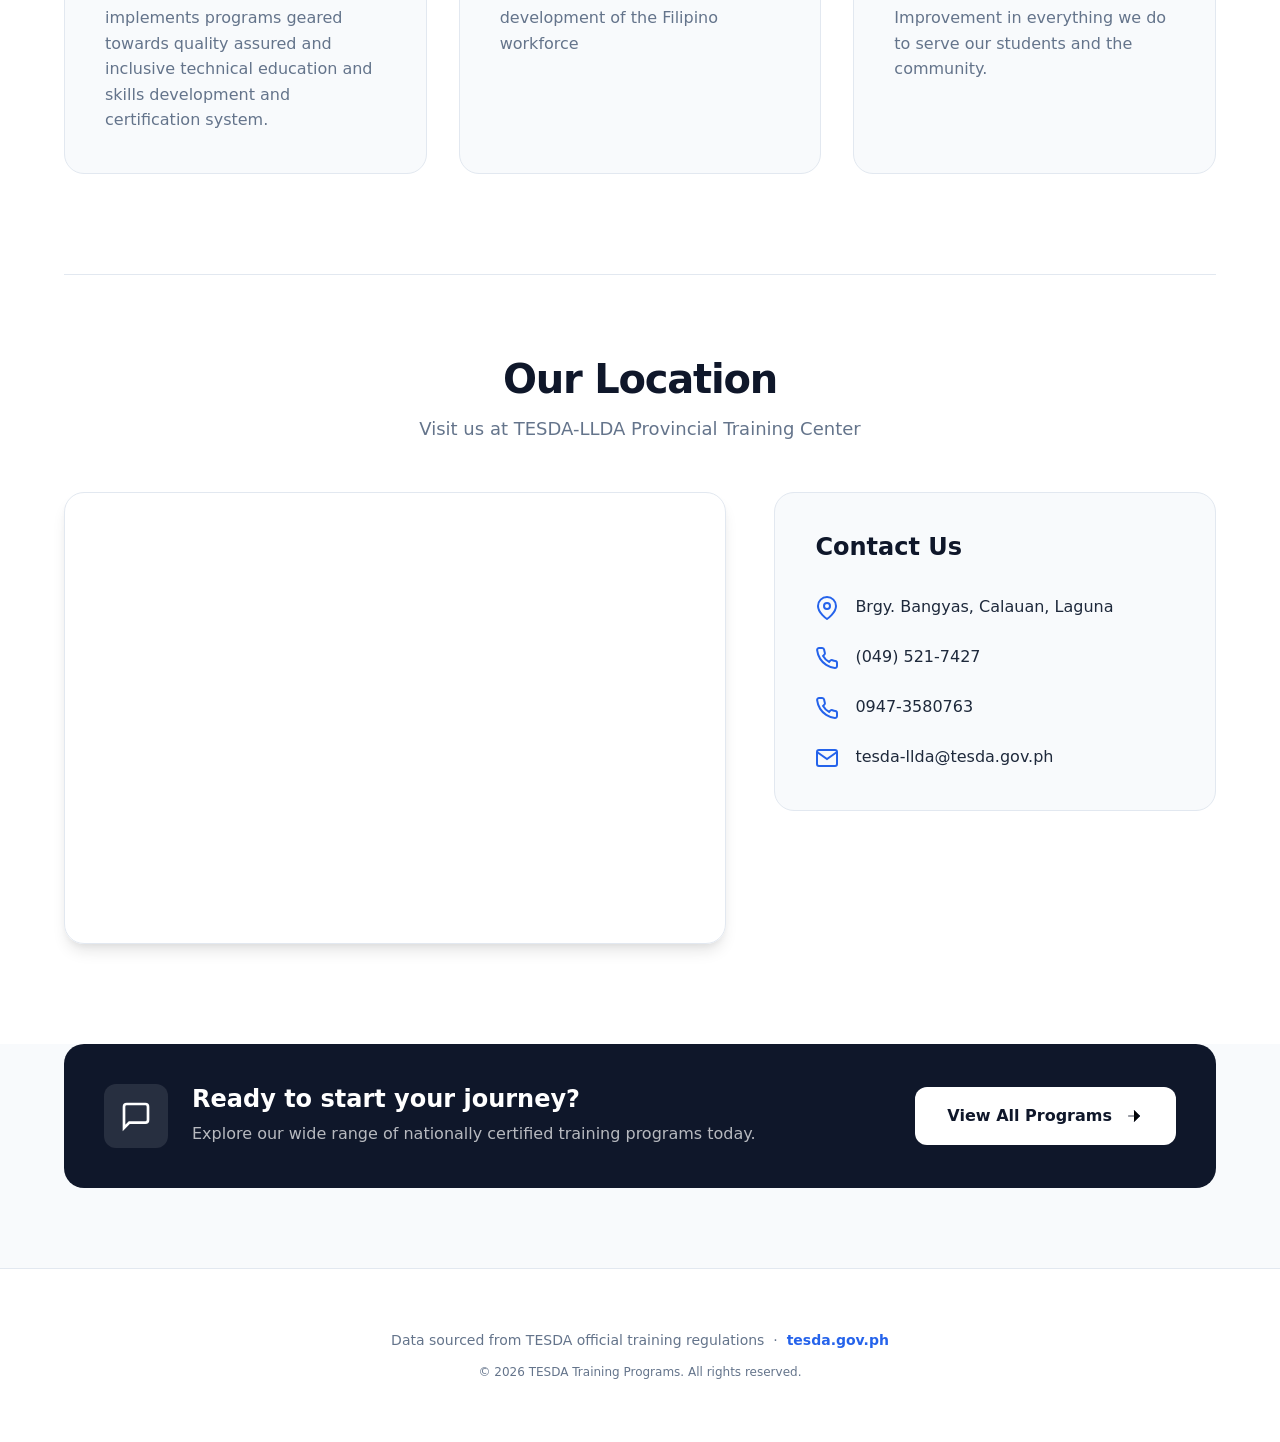
==== commit cf5fcf1b: "style: update hero badge text to 'Kayang Kaya' on home page" ====
--- a/index.html
+++ b/index.html
@@ -3,7 +3,7 @@
 <head>
   <meta charset="UTF-8" />
   <meta name="viewport" content="width=device-width, initial-scale=1.0" />
-  <title>About Us - TESDA LLDA Training Center</title>
+  <title>TESDA LLDA Training Center</title>
   <link rel="icon" href="images/Untitled design (7).png" type="image/png" />
   <link rel="stylesheet" href="about.css" />
   <link rel="stylesheet" href="chatbot.css" />
@@ -55,7 +55,7 @@
       <div class="hero-content about-hero-content">
         <div class="badge">
           <span class="badge-dot"></span>
-          Lingap ay Maaasahan
+          Kayang Kaya
         </div>
         <h1>Empowering the Community with Professional Skills</h1>
         <p>Join the TESDA-LLDA Provincial Training Center and unlock your potential through world-class technical and vocational programs designed for your success.</p>
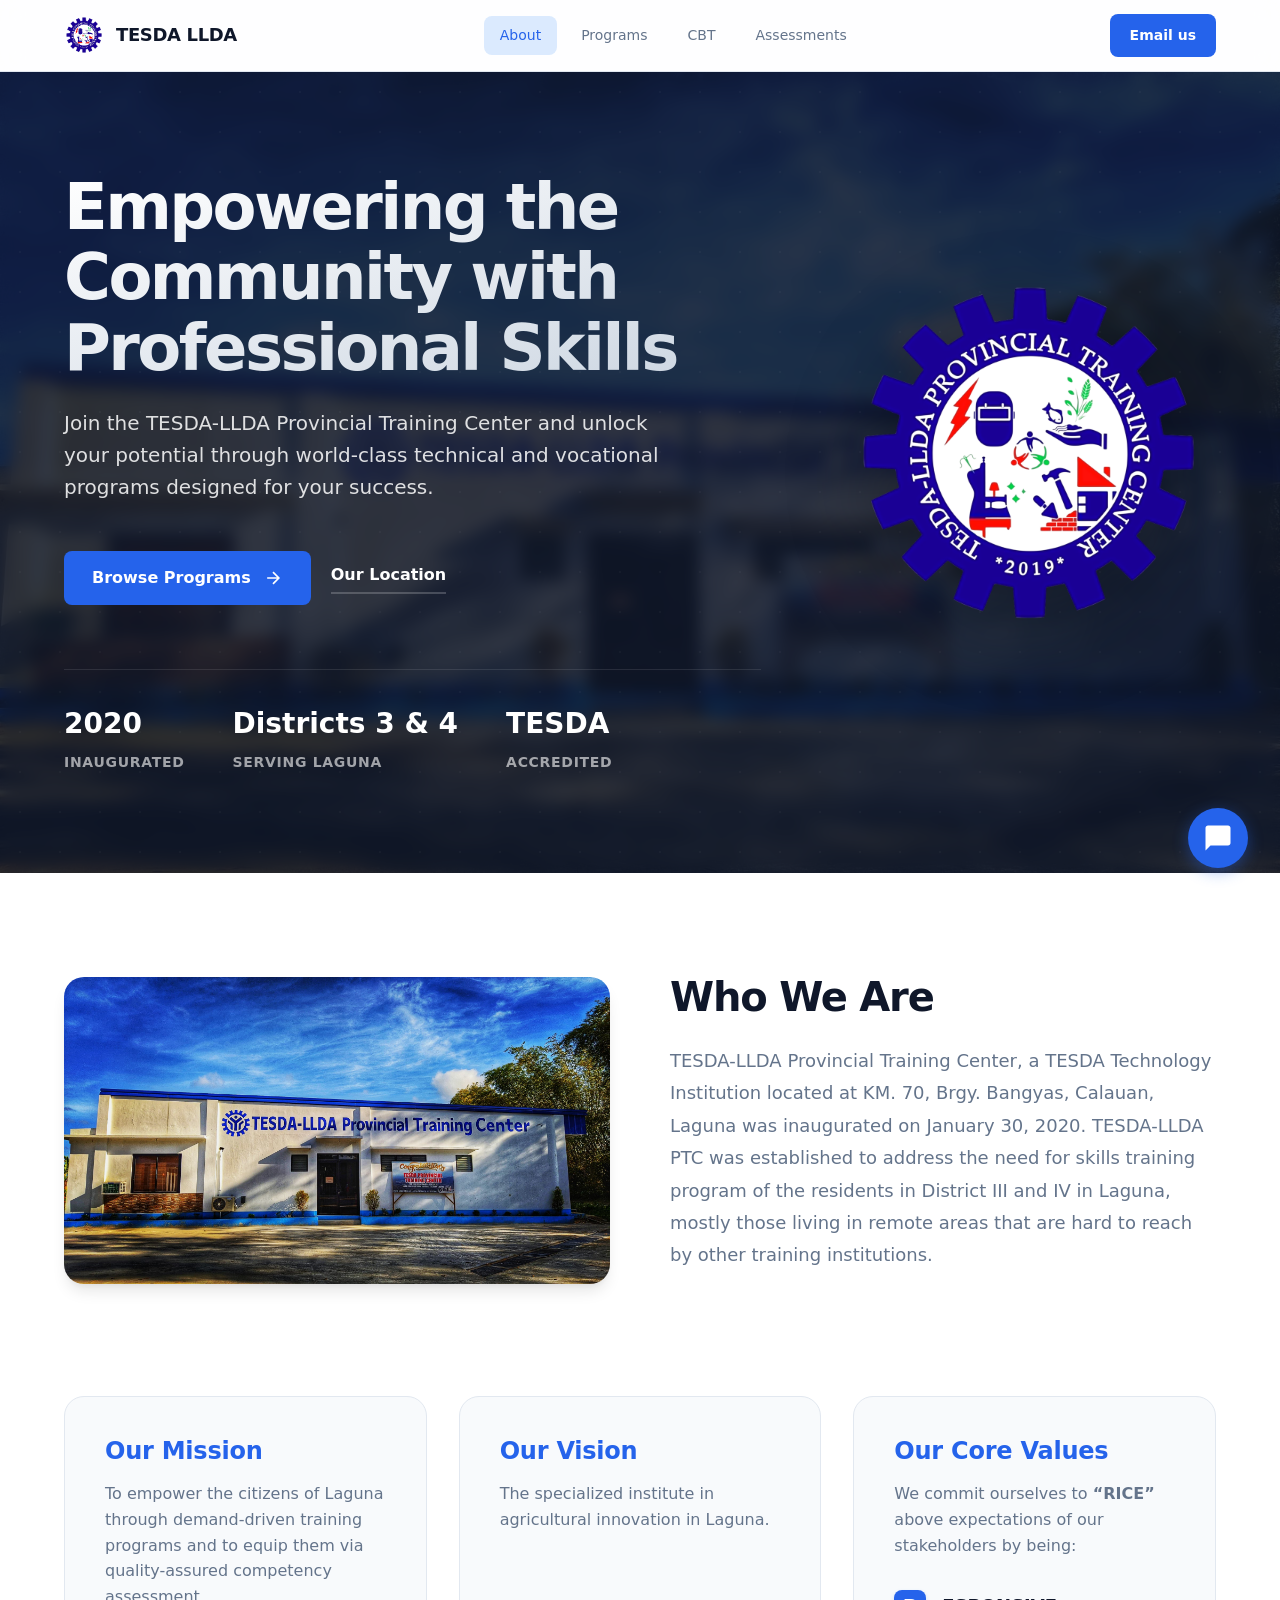
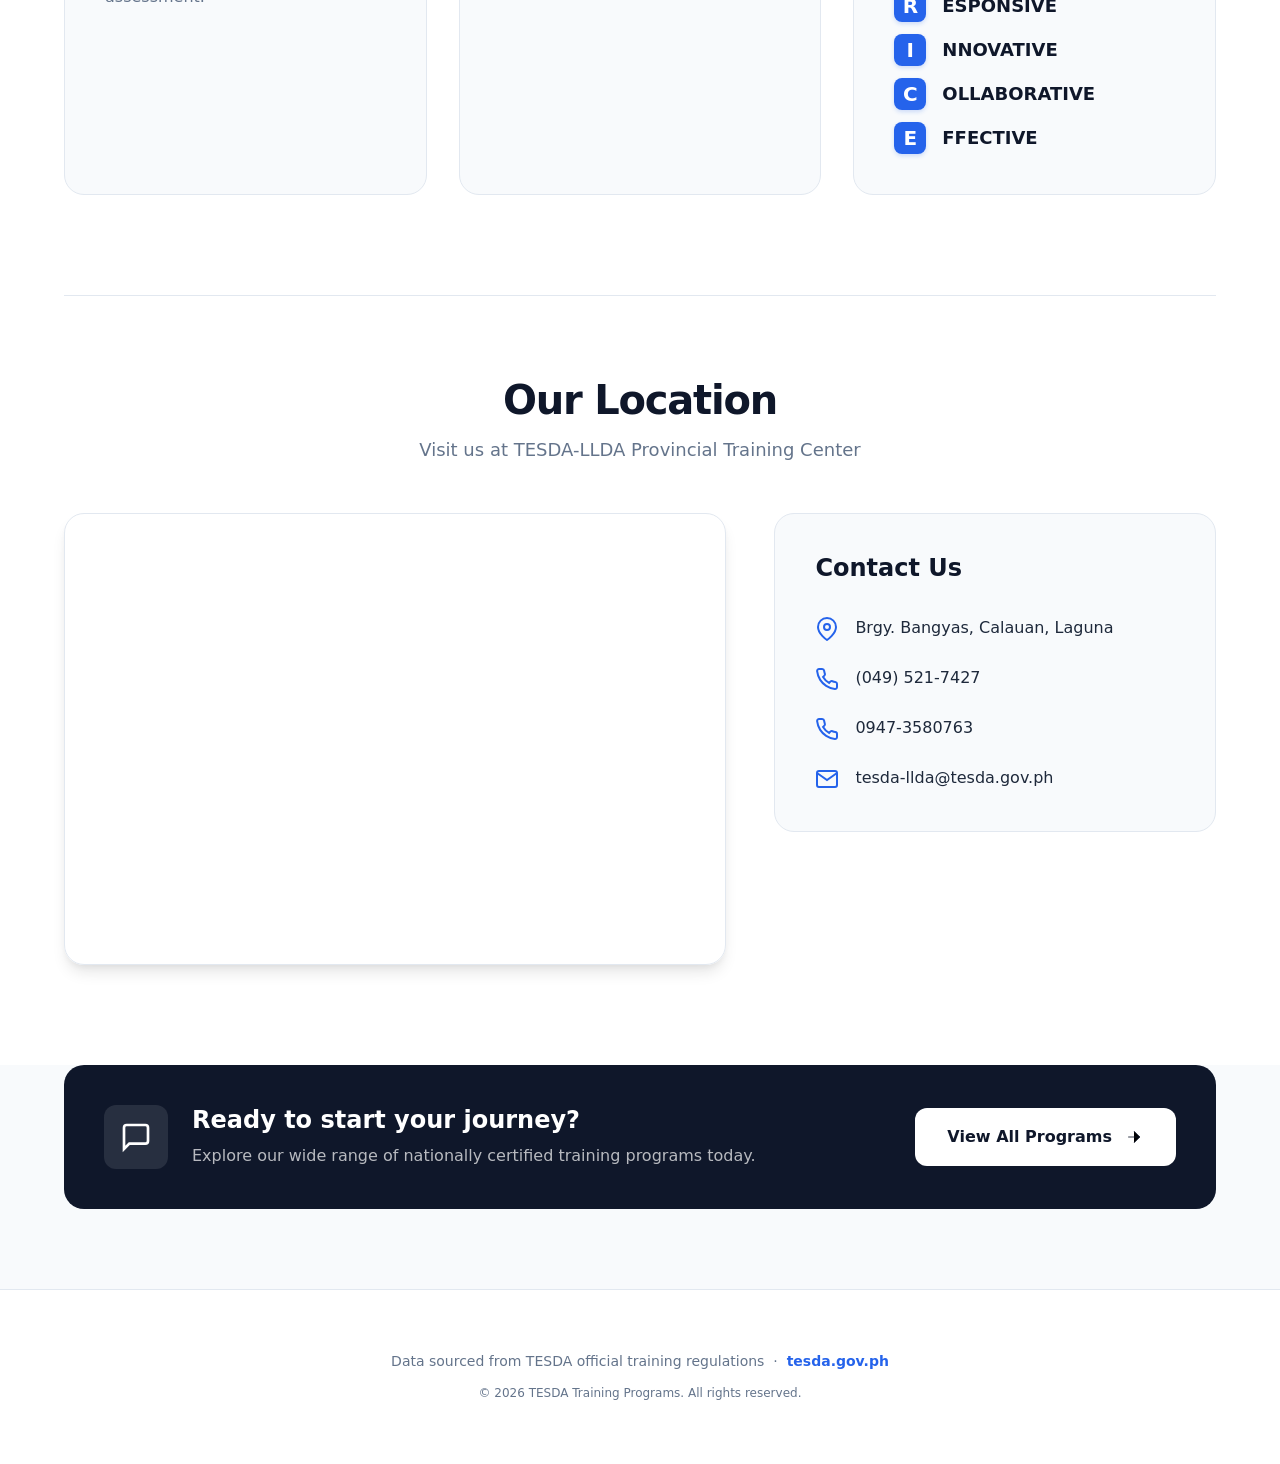
==== commit b70ba4fe: "feat: rebranding to CBT, direct Gmail integration, and UI refinements" ====
--- a/index.html
+++ b/index.html
@@ -15,25 +15,25 @@
     <div class="preloader-content">
       <img src="images/Untitled design (7).png" alt="TESDA Logo" class="preloader-logo" />
       <div class="preloader-spinner"></div>
-      <p>Loading About Page...</p>
+      <p>WELCOME TO TESDA</p>
     </div>
   </div>
-
+  
   <!-- ── Navbar ── -->
   <nav>
     <div class="container nav-container">
       <div class="nav-logo">
         <img class="nav-logo-icon" src="images/Untitled design (7).png" alt="TESDA Logo" />
-        <span class="nav-logo-text">TESDA LLDA</span>
+        <span class="nav-logo-text">TESDA LLDA </span>
       </div>
       <div class="nav-links">
         <a class="nav-link active" href="index.html">About</a>
         <a class="nav-link" href="programs.html">Programs</a>
-        <a class="nav-link" href="cbtmc.html">CBTMC</a>
+        <a class="nav-link" href="cbtmc.html">CBT</a>
         <a class="nav-link" href="assessments.html">Assessments</a>
-        <a class="nav-cta mobile-cta" href="https://docs.google.com/forms/d/e/1FAIpQLSe-ANalO9LTou5ci9s4rJINnCRzZthixkKzy5RjrOZ7Rti6TA/viewform?usp=dialog" target="_blank" rel="noopener noreferrer">Inquire now</a>
-      </div>
-      <a class="nav-cta desktop-cta" href="https://docs.google.com/forms/d/e/1FAIpQLSe-ANalO9LTou5ci9s4rJINnCRzZthixkKzy5RjrOZ7Rti6TA/viewform?usp=dialog" target="_blank" rel="noopener noreferrer">Inquire now</a>
+        <a class="nav-cta mobile-cta" href="https://mail.google.com/mail/?view=cm&fs=1&to=tesda-llda@tesda.gov.ph&su=Inquiry from Website" target="_blank">Email us</a>
+      </div>
+      <a class="nav-cta desktop-cta" href="https://mail.google.com/mail/?view=cm&fs=1&to=tesda-llda@tesda.gov.ph&su=Inquiry from Website" target="_blank">Email us</a>
       <button class="nav-toggle" id="navToggle" aria-label="Toggle navigation">
         <svg class="hamburger-icon" viewBox="0 0 24 24" fill="none" stroke="currentColor" stroke-width="2">
           <line x1="3" y1="12" x2="21" y2="12"></line>
@@ -53,10 +53,7 @@
     <div class="hero-grid"></div>
     <div class="container hero-container about-hero-container">
       <div class="hero-content about-hero-content">
-        <div class="badge">
-          <span class="badge-dot"></span>
-          Kayang Kaya
-        </div>
+        
         <h1>Empowering the Community with Professional Skills</h1>
         <p>Join the TESDA-LLDA Provincial Training Center and unlock your potential through world-class technical and vocational programs designed for your success.</p>
         
@@ -98,7 +95,7 @@
     <div class="container">
       <div class="about-grid">
         <div class="about-image">
-          <img src="images/enhanced_image.png" alt="Training Center">
+          <img src="images/hero.jpg" alt="Training Center">
         </div>
         <div class="about-text">
           <h2>Who We Are</h2>
@@ -109,15 +106,21 @@
       <div class="about-cards-grid">
         <div class="about-card">
           <h3>Our Mission</h3>
-          <p>TESDA sets direction, promulgates relevant standards, and implements programs geared towards quality assured and inclusive technical education and skills development and certification system.</p>
+          <p>To empower the citizens of Laguna through demand-driven training programs and to equip them via quality-assured competency assessment.</p>
         </div>
         <div class="about-card">
           <h3>Our Vision</h3>
-          <p>The transformational leader in the technical education and skills development of the Filipino workforce </p>
+          <p>The specialized institute in agricultural innovation in Laguna.</p>
         </div>
         <div class="about-card">
           <h3>Our Core Values</h3>
-          <p>Integrity, Excellence, Social Responsibility, and Continuous Improvement in everything we do to serve our students and the community.</p>
+          <p>We commit ourselves to <strong>“RICE”</strong> above expectations of our stakeholders by being:</p>
+          <ul class="rice-acronym">
+            <li><span>R</span>esponsive</li>
+            <li><span>I</span>nnovative</li>
+            <li><span>C</span>ollaborative</li>
+            <li><span>E</span>ffective</li>
+          </ul>
         </div>
       </div>
 
--- a/about.css
+++ b/about.css
@@ -587,6 +587,39 @@
   line-height: 1.6;
 }
 
+.rice-acronym {
+  list-style: none;
+  padding: 0;
+  margin-top: 16px;
+  display: flex;
+  flex-direction: column;
+  gap: 12px;
+}
+
+.rice-acronym li {
+  font-size: 1.125rem;
+  font-weight: 600;
+  color: var(--secondary);
+  display: flex;
+  align-items: center;
+  gap: 16px;
+  text-transform: uppercase;
+}
+
+.rice-acronym li span {
+  background: var(--primary);
+  color: white;
+  min-width: 32px;
+  height: 32px;
+  display: flex;
+  align-items: center;
+  justify-content: center;
+  border-radius: 8px;
+  font-weight: 800;
+  font-size: 1.25rem;
+  box-shadow: 0 2px 4px rgba(37, 99, 235, 0.2);
+}
+
 /* ── Location Section ── */
 .about-location {
   margin-top: 100px;
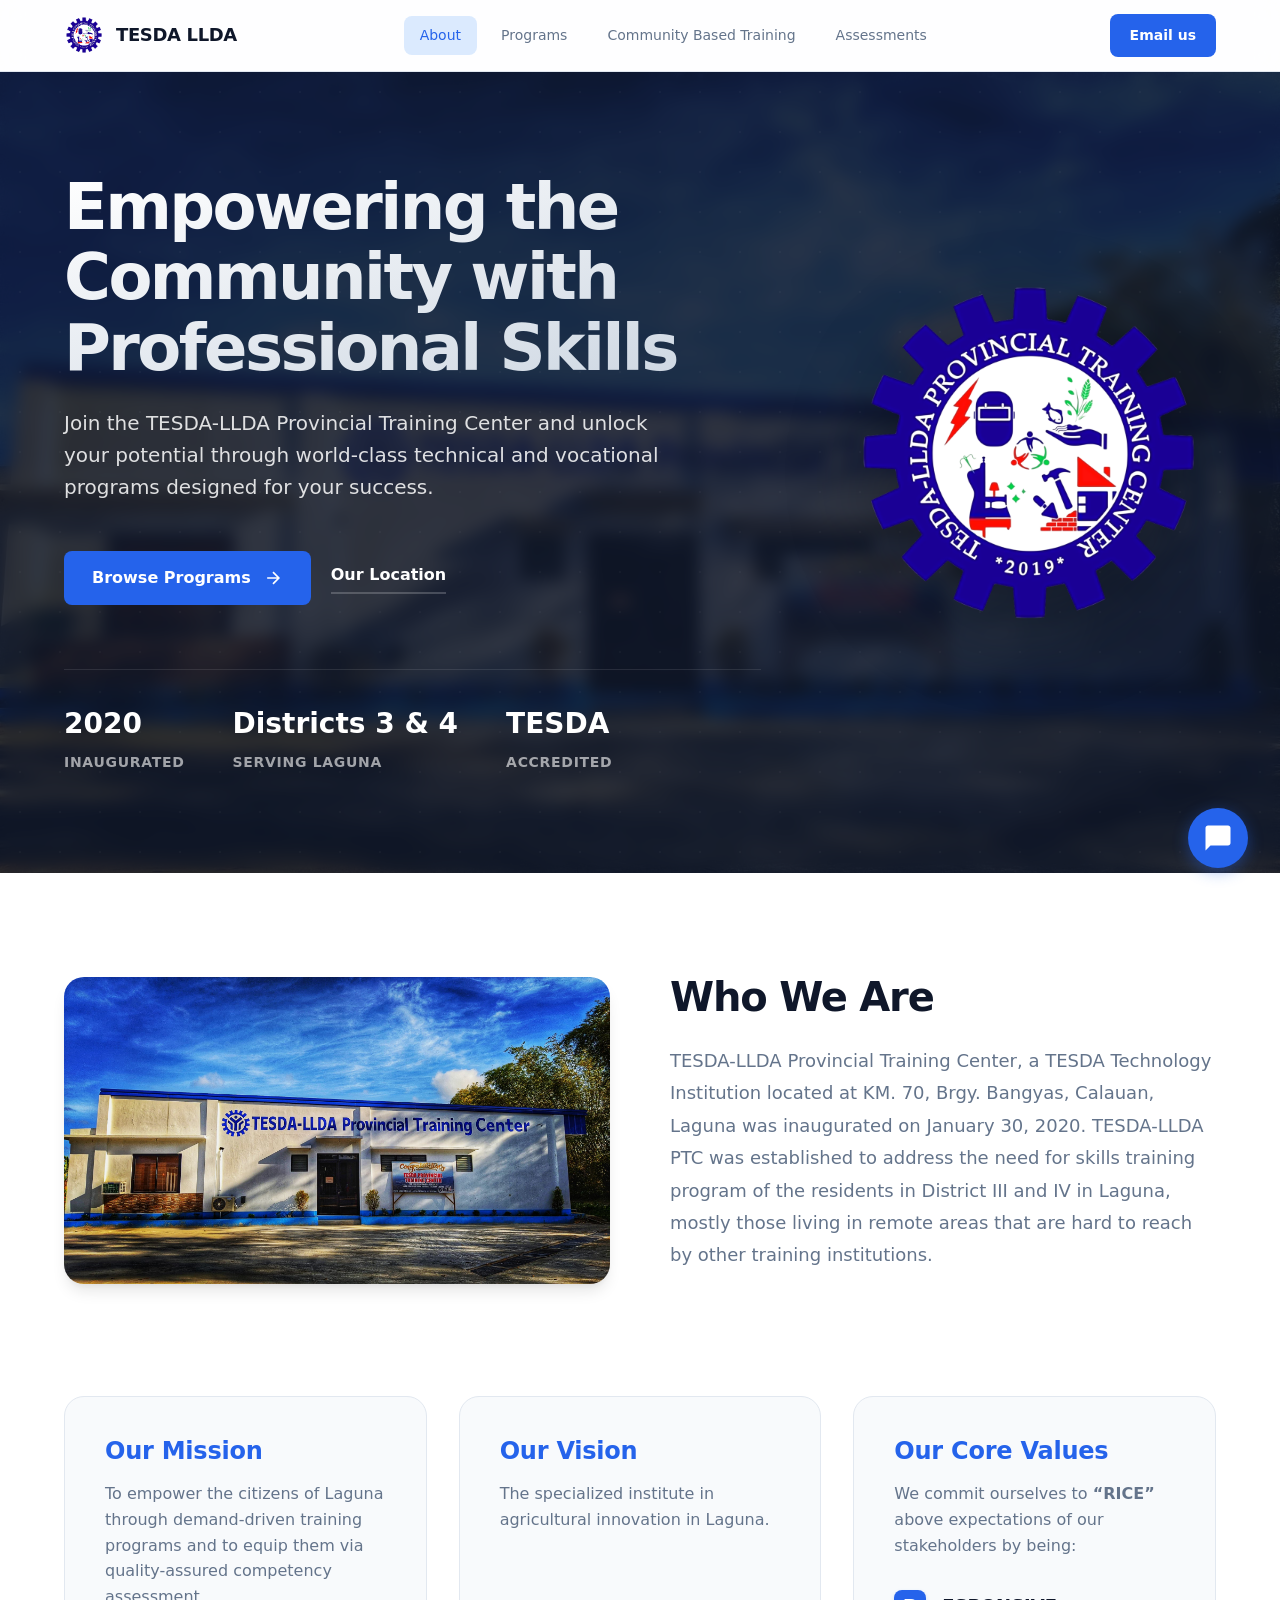
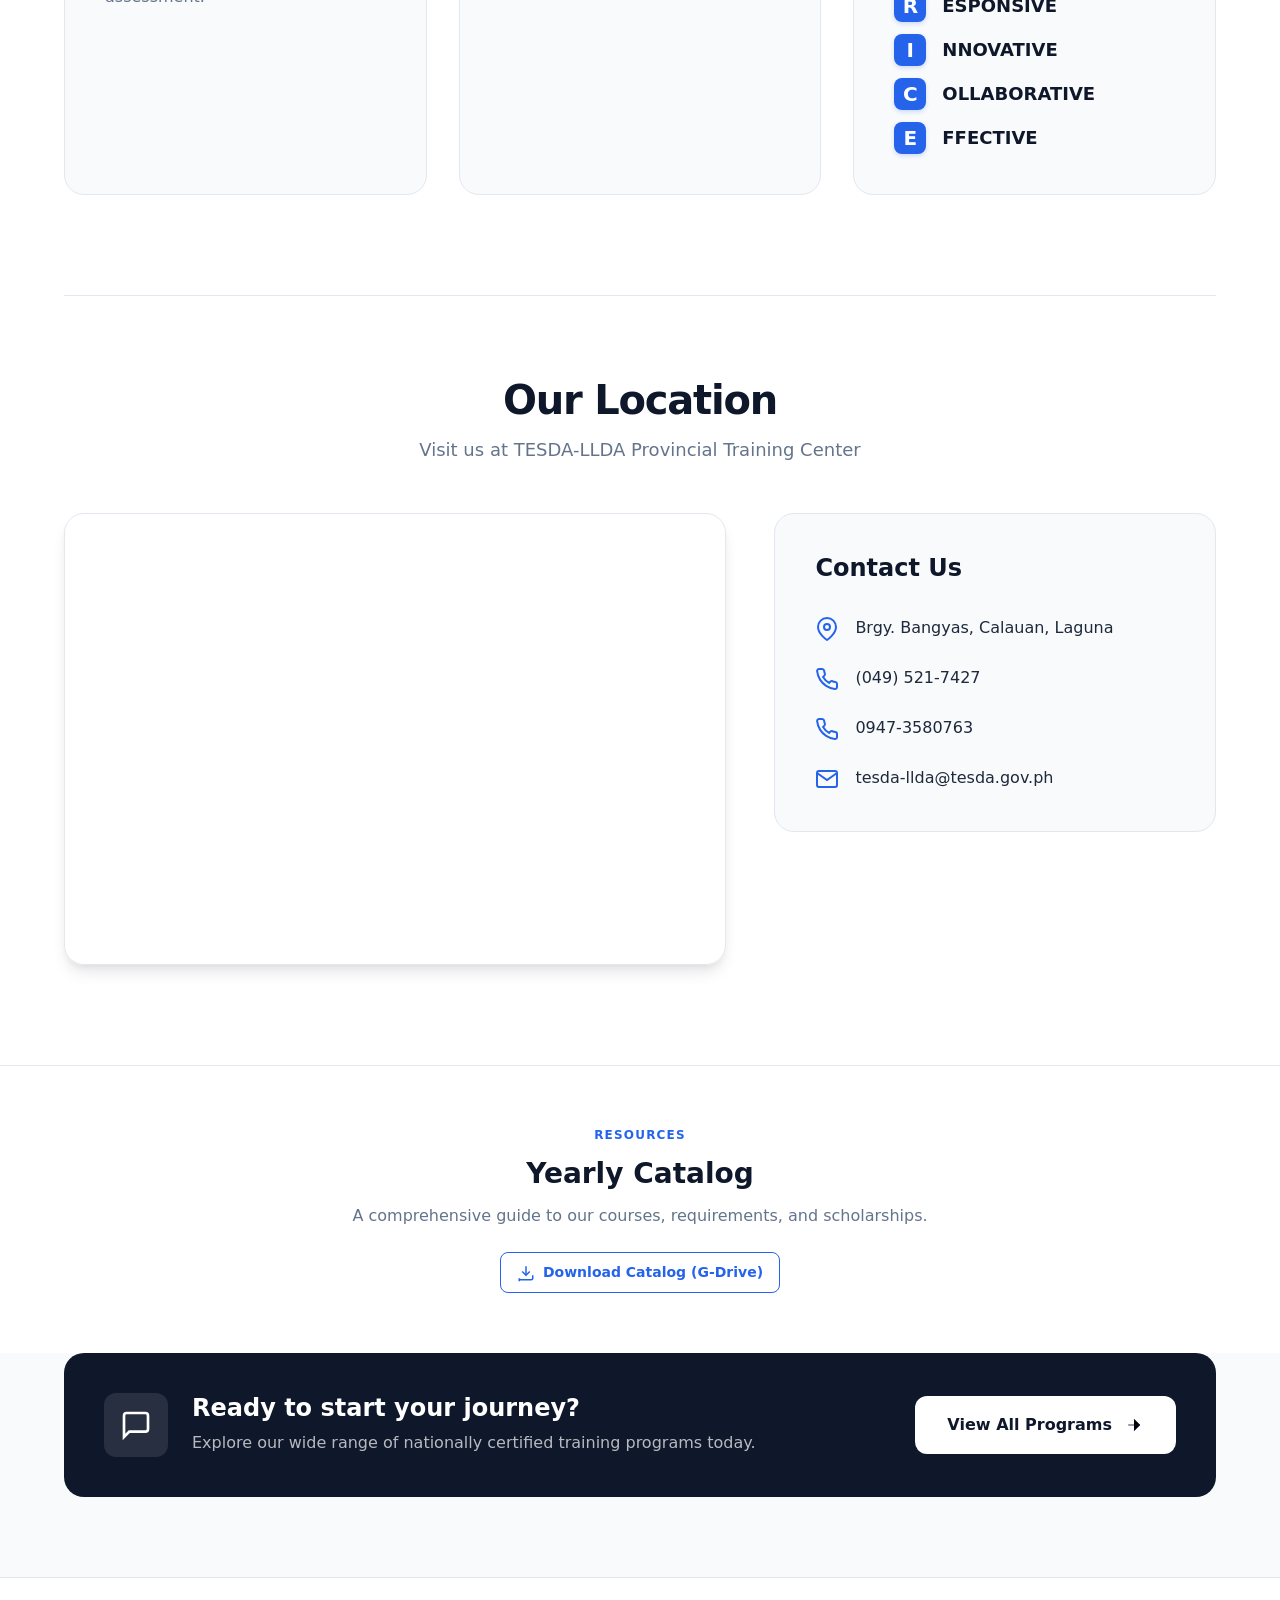
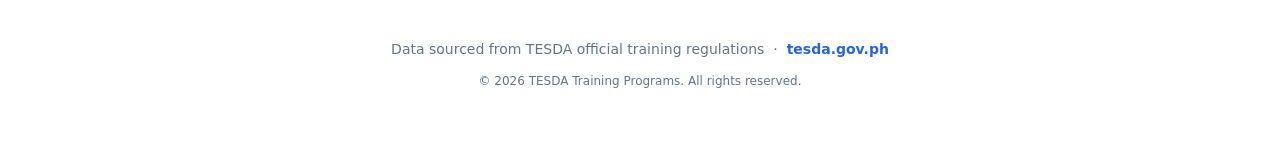
==== commit 54370206: "Fix nav links, button styles, and add minimalist Yearly Catalog section" ====
--- a/index.html
+++ b/index.html
@@ -29,7 +29,7 @@
       <div class="nav-links">
         <a class="nav-link active" href="index.html">About</a>
         <a class="nav-link" href="programs.html">Programs</a>
-        <a class="nav-link" href="cbtmc.html">CBT</a>
+        <a class="nav-link" href="cbtmc.html">Community Based Training</a>
         <a class="nav-link" href="assessments.html">Assessments</a>
         <a class="nav-cta mobile-cta" href="https://mail.google.com/mail/?view=cm&fs=1&to=tesda-llda@tesda.gov.ph&su=Inquiry from Website" target="_blank">Email us</a>
       </div>
@@ -176,6 +176,25 @@
       </div>
     </div>
   </section>
+  
+  <!-- ── Catalog Download Section ── -->
+  <section class="catalog-section">
+    <div class="container">
+      <div class="catalog-content">
+        <span class="catalog-label">Resources</span>
+        <h2>Yearly Catalog</h2>
+        <p>A comprehensive guide to our courses, requirements, and scholarships.</p>
+        <a class="catalog-link" href="https://drive.google.com/drive/folders/YOUR_FOLDER_ID_HERE" target="_blank">
+          <svg viewBox="0 0 24 24" fill="none" stroke="currentColor" stroke-width="2">
+            <path d="M21 15v4a2 2 0 0 1-2 2H5a2 2 0 0 1-2-2v4"></path>
+            <polyline points="7 10 12 15 17 10"></polyline>
+            <line x1="12" y1="15" x2="12" y2="3"></line>
+          </svg>
+          Download Catalog (G-Drive)
+        </a>
+      </div>
+    </div>
+  </section>
 
   <!-- ── CTA Section ── -->
   <section class="cta-section">
--- a/about.css
+++ b/about.css
@@ -702,6 +702,64 @@
   line-height: 1.6;
 }
 
+/* ── Minimalist Catalog Section ── */
+.catalog-section {
+  padding: 60px 0;
+  background: white;
+  border-top: 1px solid var(--border);
+  text-align: center;
+}
+
+.catalog-content {
+  max-width: 600px;
+  margin: 0 auto;
+}
+
+.catalog-label {
+  display: block;
+  font-size: 0.75rem;
+  font-weight: 700;
+  text-transform: uppercase;
+  letter-spacing: 0.1em;
+  color: var(--primary);
+  margin-bottom: 12px;
+}
+
+.catalog-content h2 {
+  font-size: 1.75rem;
+  font-weight: 700;
+  margin-bottom: 12px;
+}
+
+.catalog-content p {
+  color: var(--text-muted);
+  font-size: 1rem;
+  margin-bottom: 24px;
+}
+
+.catalog-link {
+  display: inline-flex;
+  align-items: center;
+  gap: 8px;
+  color: var(--primary);
+  font-weight: 600;
+  font-size: 0.875rem;
+  padding: 8px 16px;
+  border: 1.5px solid var(--primary);
+  border-radius: var(--radius-sm);
+  transition: all 0.2s ease;
+}
+
+.catalog-link svg {
+  width: 18px;
+  height: 18px;
+}
+
+.catalog-link:hover {
+  background: var(--primary);
+  color: white;
+}
+
 /* ── Visual Fixes ── */
 .cta-btn svg {
   stroke: currentColor;
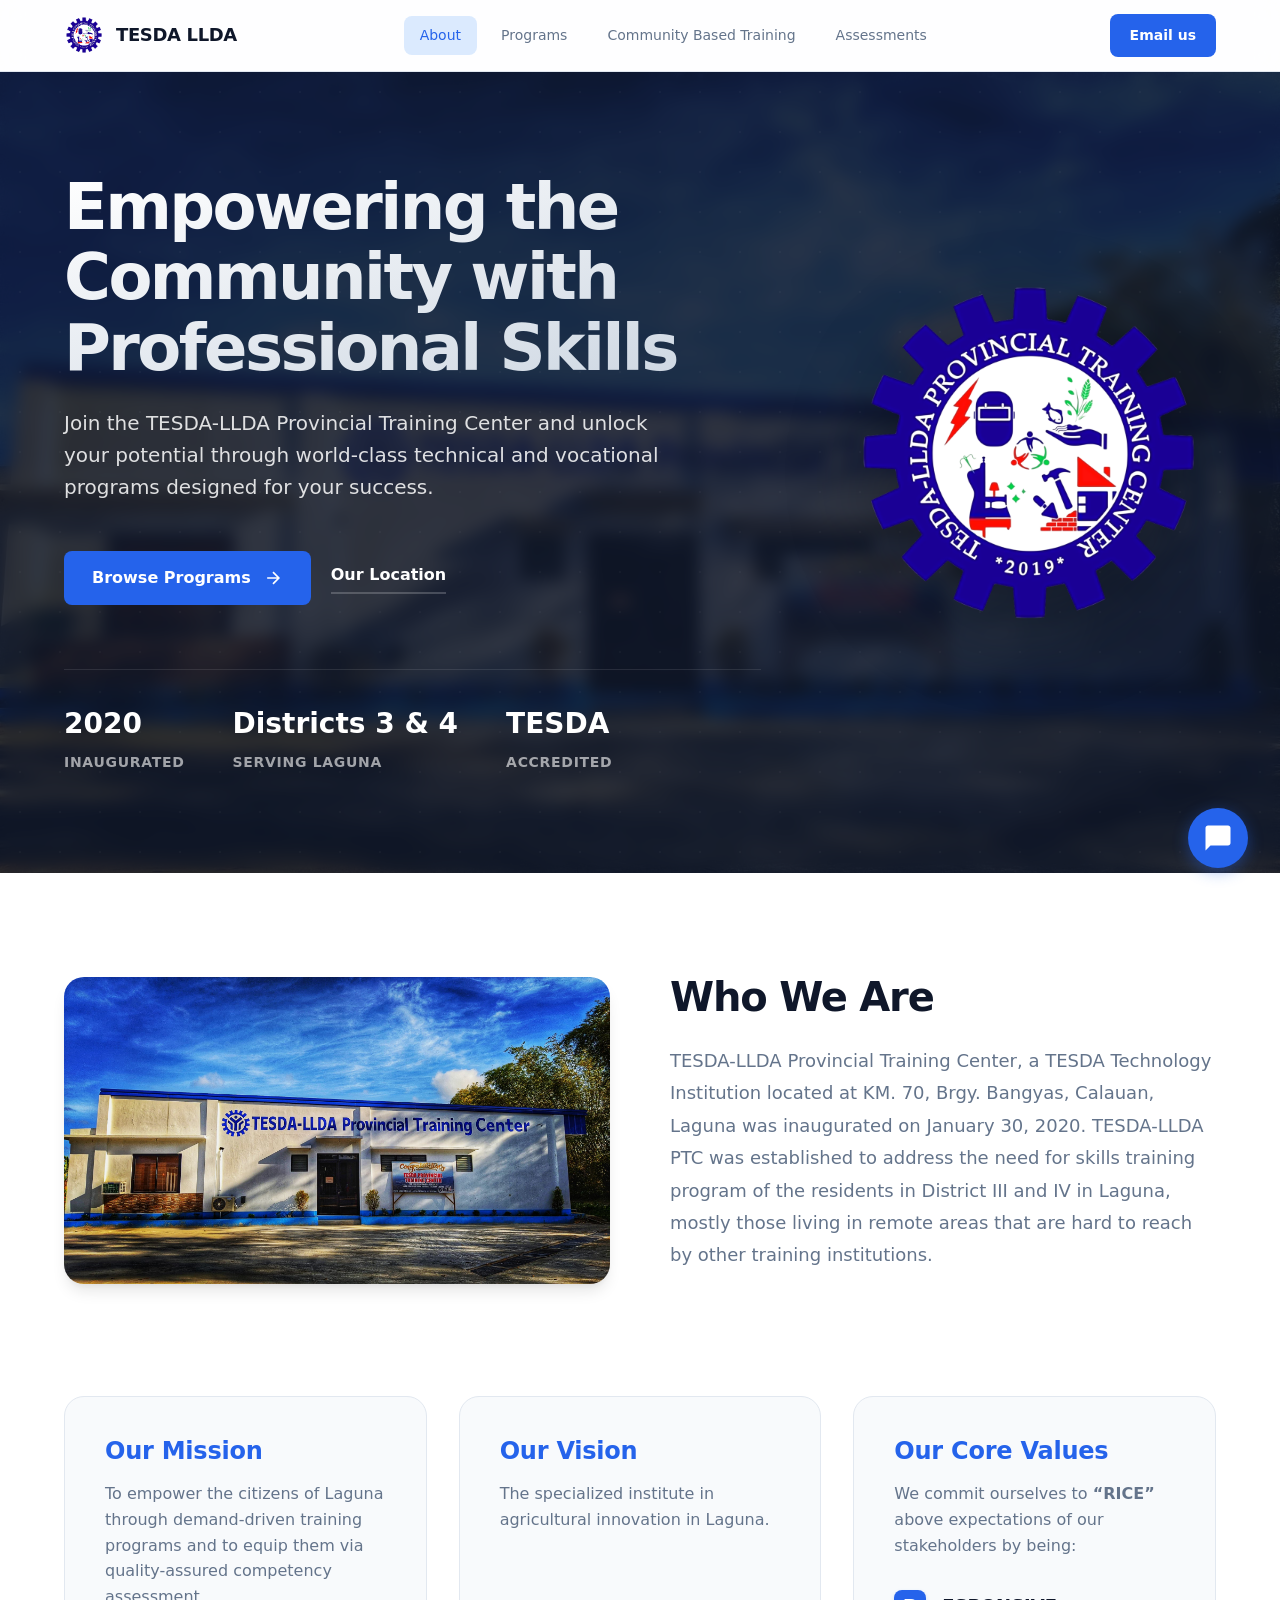
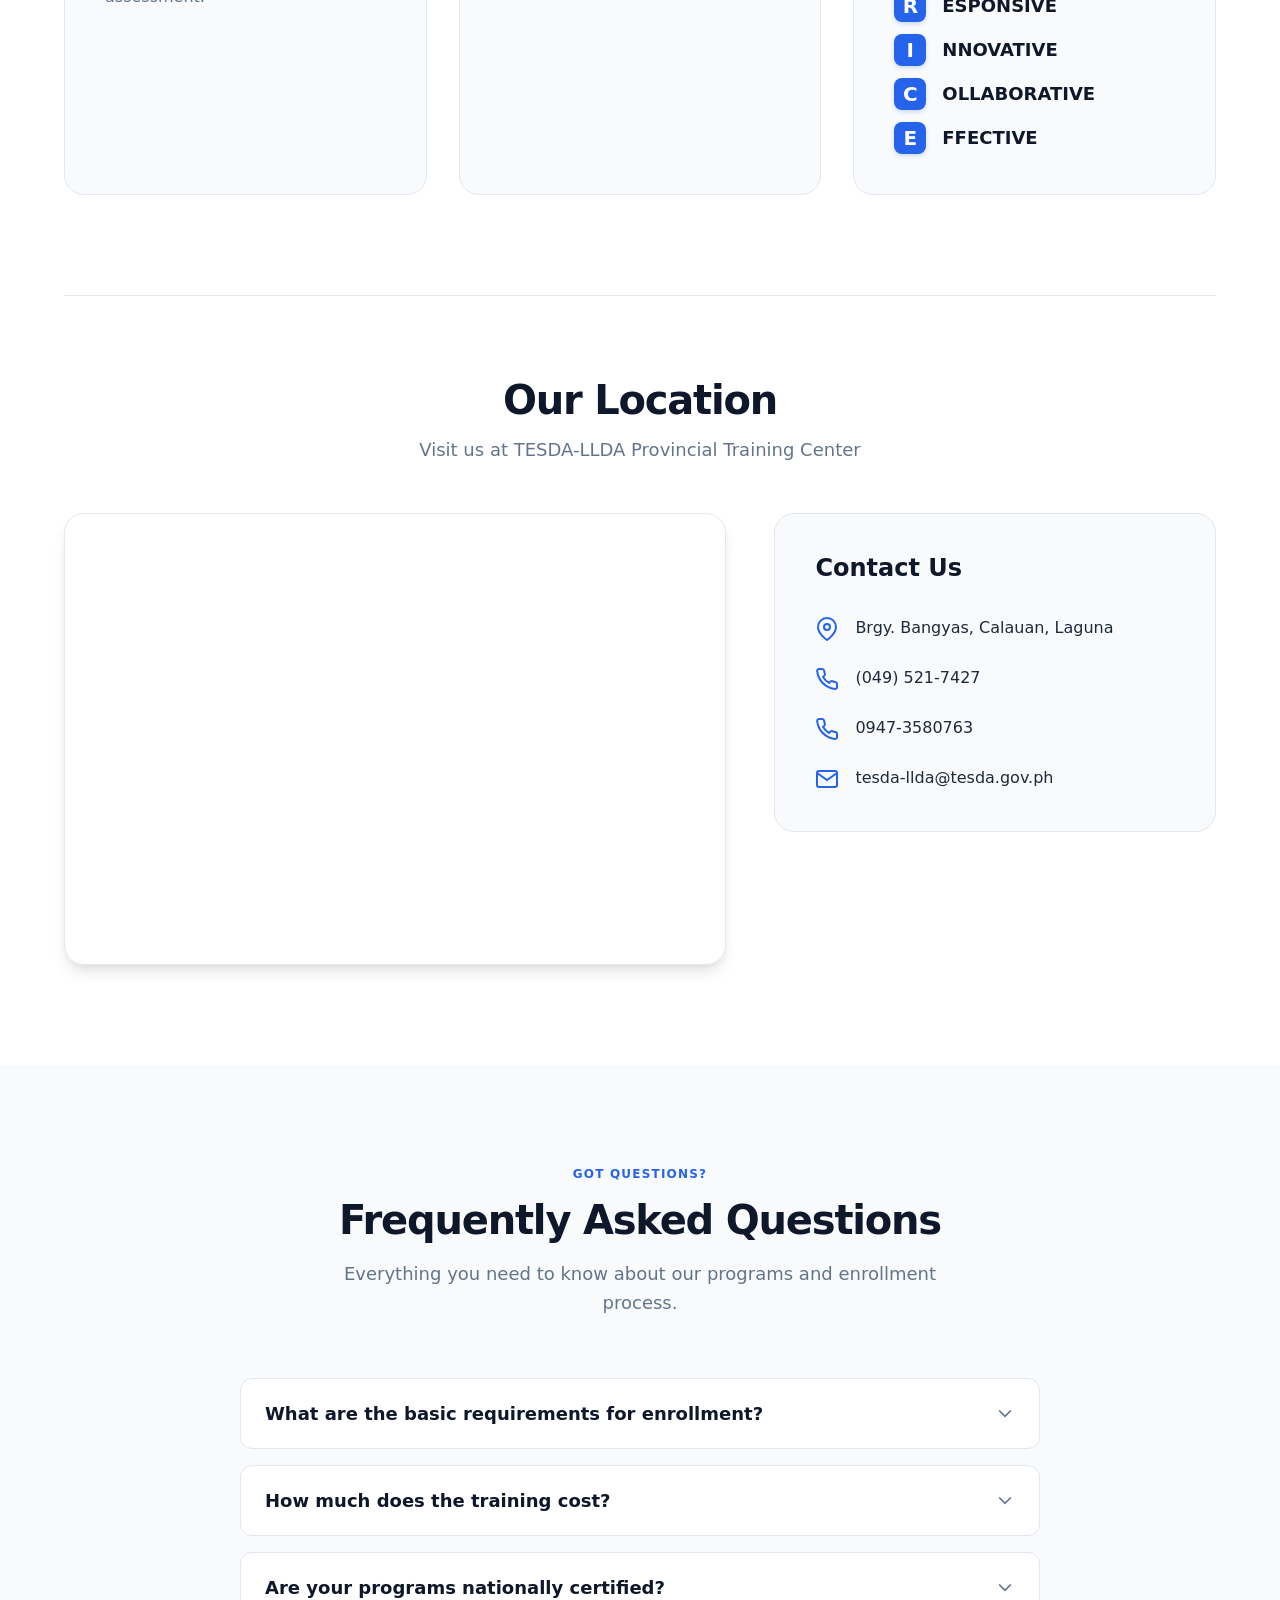
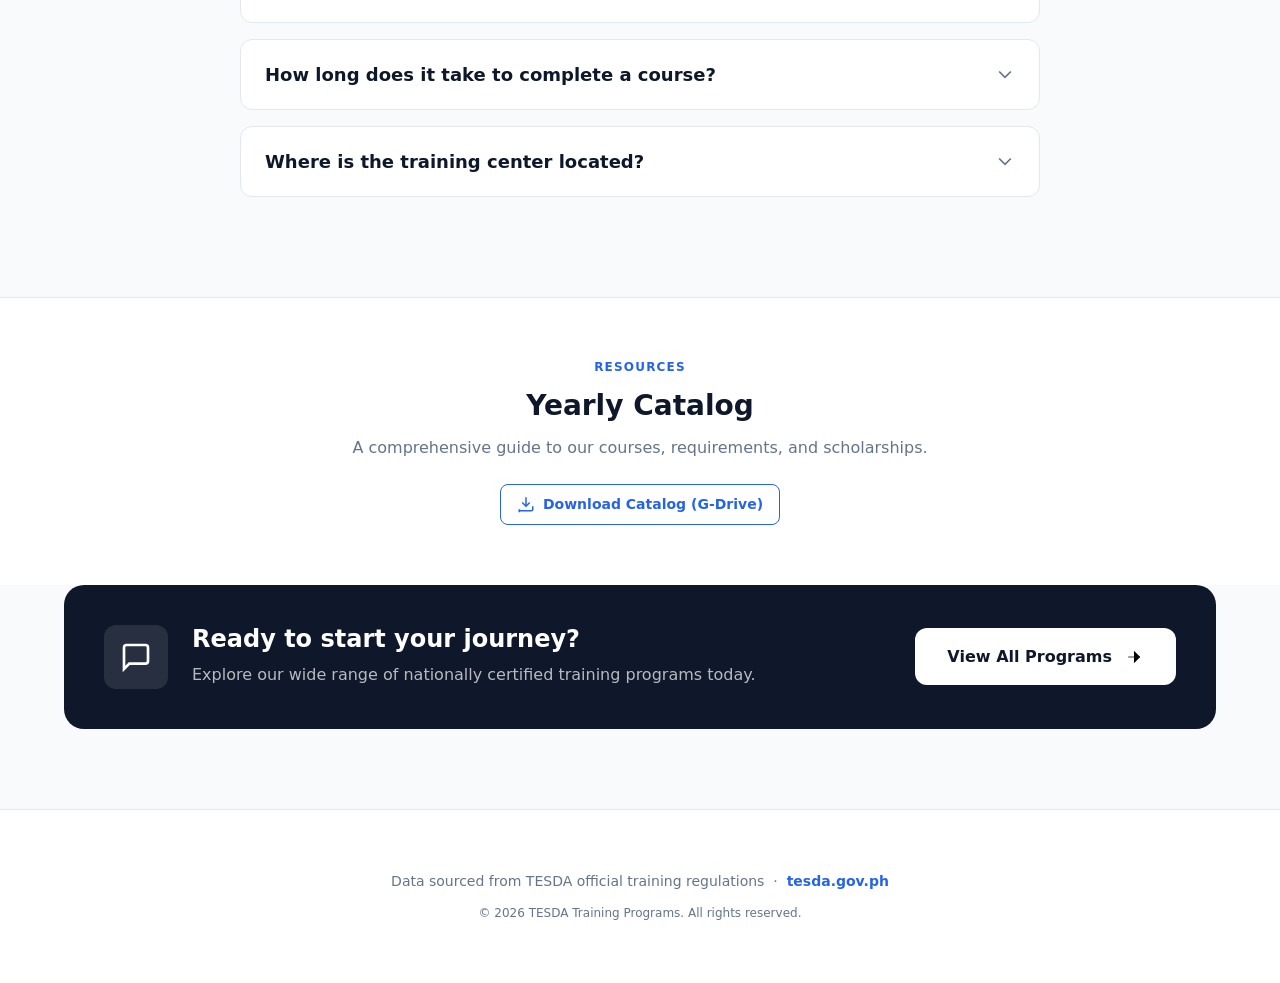
==== commit 9a67bcf1: "new additions" ====
--- a/index.html
+++ b/index.html
@@ -177,6 +177,74 @@
     </div>
   </section>
   
+  <!-- ── FAQ Section ── -->
+  <section class="faq-section" id="faq">
+    <div class="container">
+      <div class="section-header">
+        <span class="catalog-label">Got Questions?</span>
+        <h2>Frequently Asked Questions</h2>
+        <p>Everything you need to know about our programs and enrollment process.</p>
+      </div>
+      <div class="faq-grid">
+        <div class="faq-item">
+          <button class="faq-question">
+            <span>What are the basic requirements for enrollment?</span>
+            <svg viewBox="0 0 24 24" fill="none" stroke="currentColor" stroke-width="2">
+              <path d="M19 9l-7 7-7-7"/>
+            </svg>
+          </button>
+          <div class="faq-answer">
+            <p>Basic requirements include a photocopy of your High School Report Card or Diploma, Birth Certificate (PSA), Barangay/Police/NBI Clearance, and recent ID pictures. Some programs may have specific additional requirements.</p>
+          </div>
+        </div>
+        <div class="faq-item">
+          <button class="faq-question">
+            <span>How much does the training cost?</span>
+            <svg viewBox="0 0 24 24" fill="none" stroke="currentColor" stroke-width="2">
+              <path d="M19 9l-7 7-7-7"/>
+            </svg>
+          </button>
+          <div class="faq-answer">
+            <p>Most of our programs are covered by TESDA scholarships, making them free for qualified applicants. Contact us or visit the center to check current scholarship availability for your chosen course.</p>
+          </div>
+        </div>
+        <div class="faq-item">
+          <button class="faq-question">
+            <span>Are your programs nationally certified?</span>
+            <svg viewBox="0 0 24 24" fill="none" stroke="currentColor" stroke-width="2">
+              <path d="M19 9l-7 7-7-7"/>
+            </svg>
+          </button>
+          <div class="faq-answer">
+            <p>Yes, all our programs are TESDA-accredited and follow the National Certificate (NC) standards. Graduates are eligible to take competency assessments to receive their National Certificates.</p>
+          </div>
+        </div>
+        <div class="faq-item">
+          <button class="faq-question">
+            <span>How long does it take to complete a course?</span>
+            <svg viewBox="0 0 24 24" fill="none" stroke="currentColor" stroke-width="2">
+              <path d="M19 9l-7 7-7-7"/>
+            </svg>
+          </button>
+          <div class="faq-answer">
+            <p>Course duration varies depending on the program. Short courses can take as little as 60 hours, while more comprehensive NC II or NC III programs can range from 200 to over 700 hours.</p>
+          </div>
+        </div>
+        <div class="faq-item">
+          <button class="faq-question">
+            <span>Where is the training center located?</span>
+            <svg viewBox="0 0 24 24" fill="none" stroke="currentColor" stroke-width="2">
+              <path d="M19 9l-7 7-7-7"/>
+            </svg>
+          </button>
+          <div class="faq-answer">
+            <p>We are located at KM. 70, Brgy. Bangyas, Calauan, Laguna. You can find our exact location on the map in the section above.</p>
+          </div>
+        </div>
+      </div>
+    </div>
+  </section>
+
   <!-- ── Catalog Download Section ── -->
   <section class="catalog-section">
     <div class="container">
--- a/about.css
+++ b/about.css
@@ -765,6 +765,99 @@
   stroke: currentColor;
 }
 
+/* ── FAQ Section ── */
+.faq-section {
+  padding: 100px 0;
+  background: var(--bg);
+}
+
+.section-header {
+  text-align: center;
+  margin-bottom: 60px;
+}
+
+.section-header h2 {
+  font-size: 2.5rem;
+  font-weight: 800;
+  margin-bottom: 16px;
+  letter-spacing: -0.03em;
+}
+
+.section-header p {
+  color: var(--text-muted);
+  font-size: 1.125rem;
+  max-width: 600px;
+  margin: 0 auto;
+}
+
+.faq-grid {
+  max-width: 800px;
+  margin: 0 auto;
+  display: flex;
+  flex-direction: column;
+  gap: 16px;
+}
+
+.faq-item {
+  background: white;
+  border: 1px solid var(--border);
+  border-radius: var(--radius-md);
+  overflow: hidden;
+  transition: all 0.3s ease;
+}
+
+.faq-item:hover {
+  border-color: var(--primary-light);
+  box-shadow: var(--shadow-md);
+}
+
+.faq-item.active {
+  border-color: var(--primary);
+  box-shadow: var(--shadow-lg);
+}
+
+.faq-question {
+  width: 100%;
+  padding: 24px;
+  display: flex;
+  justify-content: space-between;
+  align-items: center;
+  background: none;
+  text-align: left;
+  font-size: 1.125rem;
+  font-weight: 600;
+  color: var(--secondary);
+}
+
+.faq-question svg {
+  width: 20px;
+  height: 20px;
+  stroke: var(--text-muted);
+  transition: transform 0.3s ease;
+}
+
+.faq-item.active .faq-question svg {
+  transform: rotate(180deg);
+  stroke: var(--primary);
+}
+
+.faq-answer {
+  max-height: 0;
+  overflow: hidden;
+  transition: all 0.3s ease-out;
+  padding: 0 24px;
+}
+
+.faq-item.active .faq-answer {
+  max-height: 300px;
+  padding: 0 24px 24px;
+}
+
+.faq-answer p {
+  color: var(--text-muted);
+  line-height: 1.8;
+}
+
 /* ── Responsive Adjustments ── */
 @media (max-width: 1024px) {
   .hero-container {
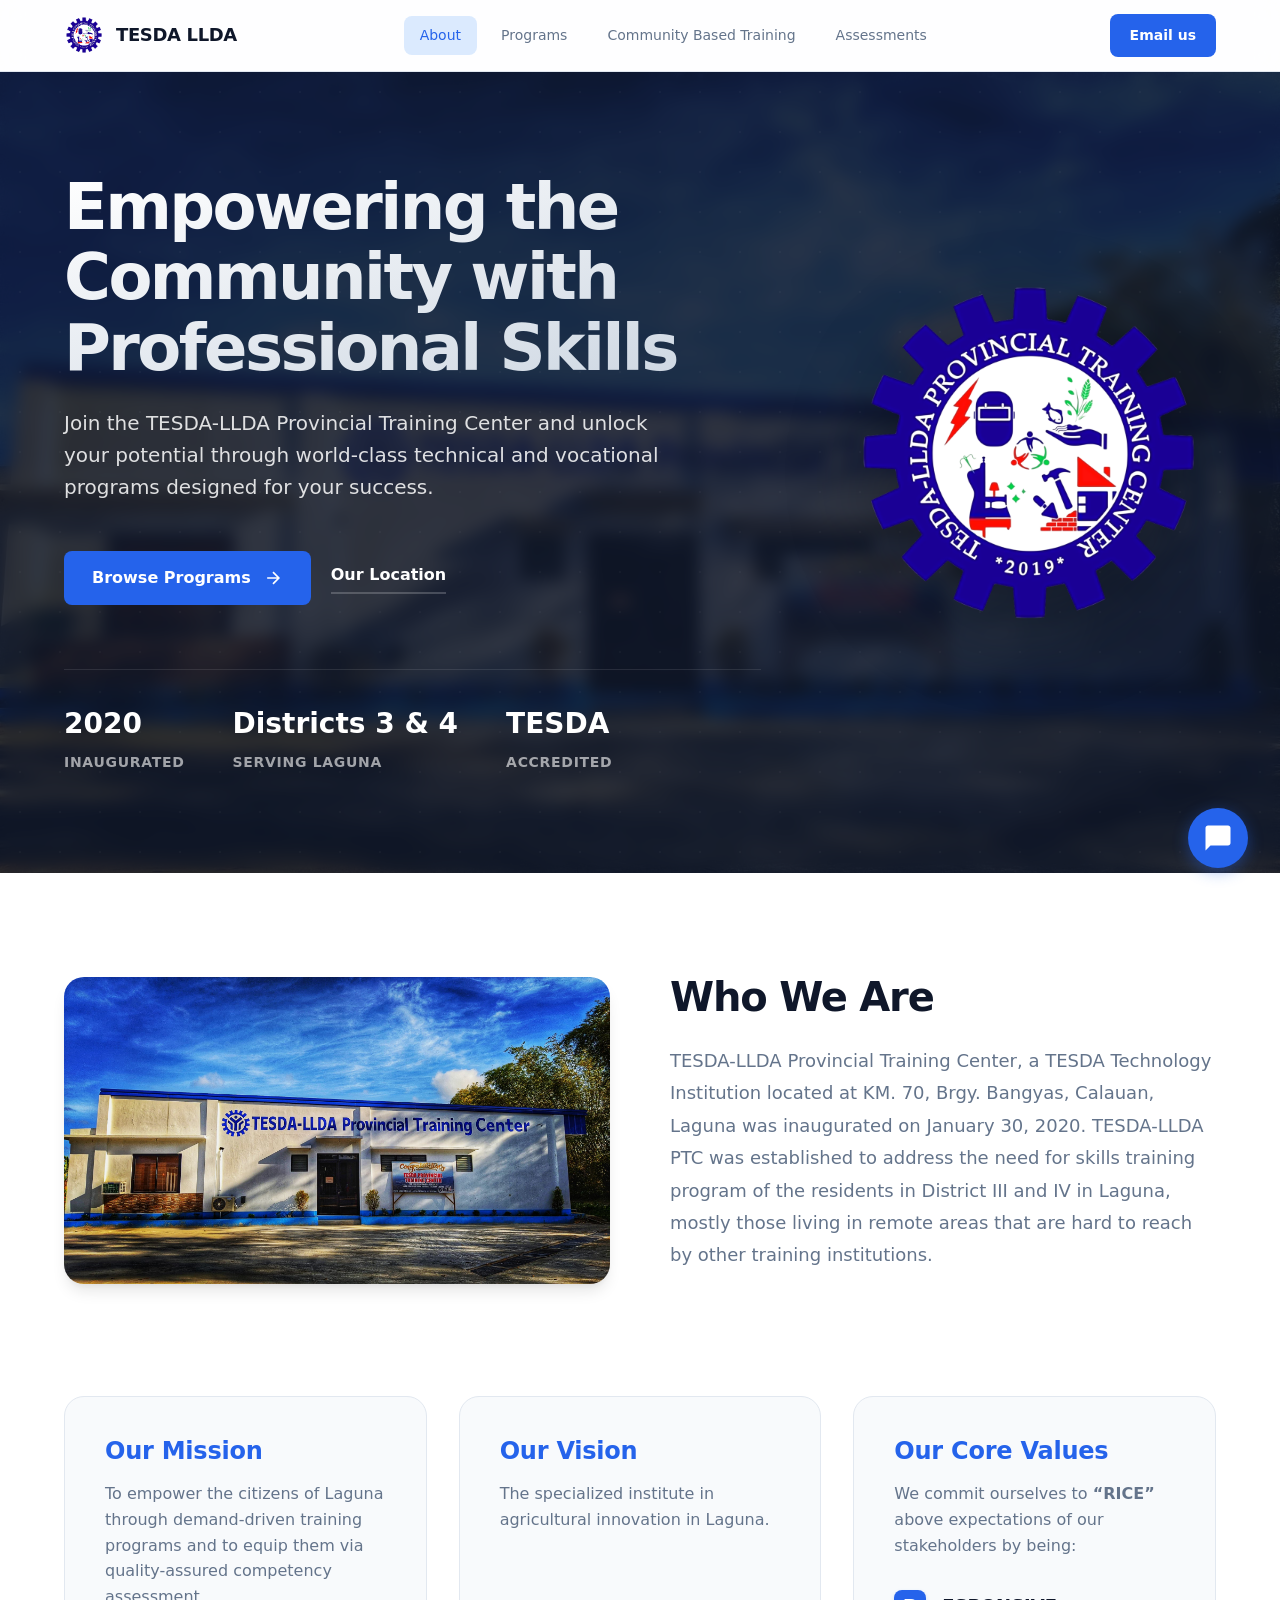
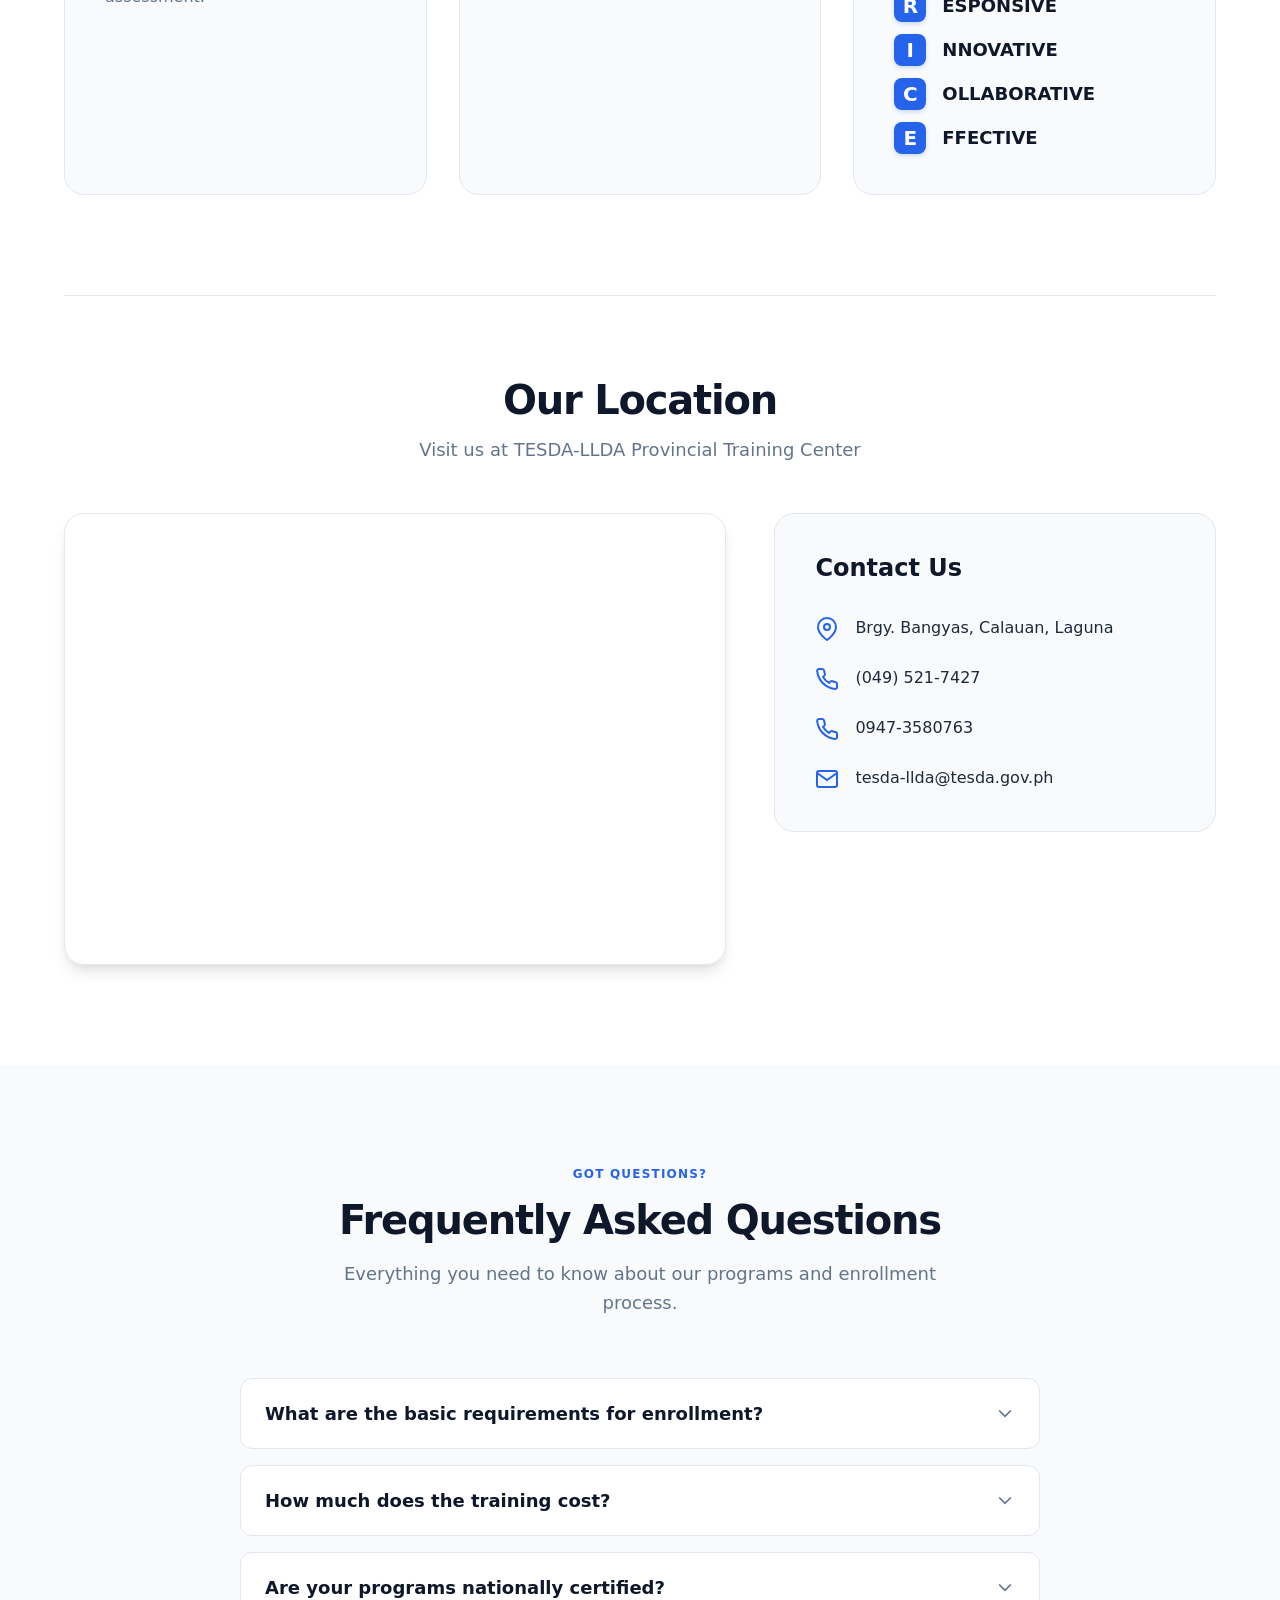
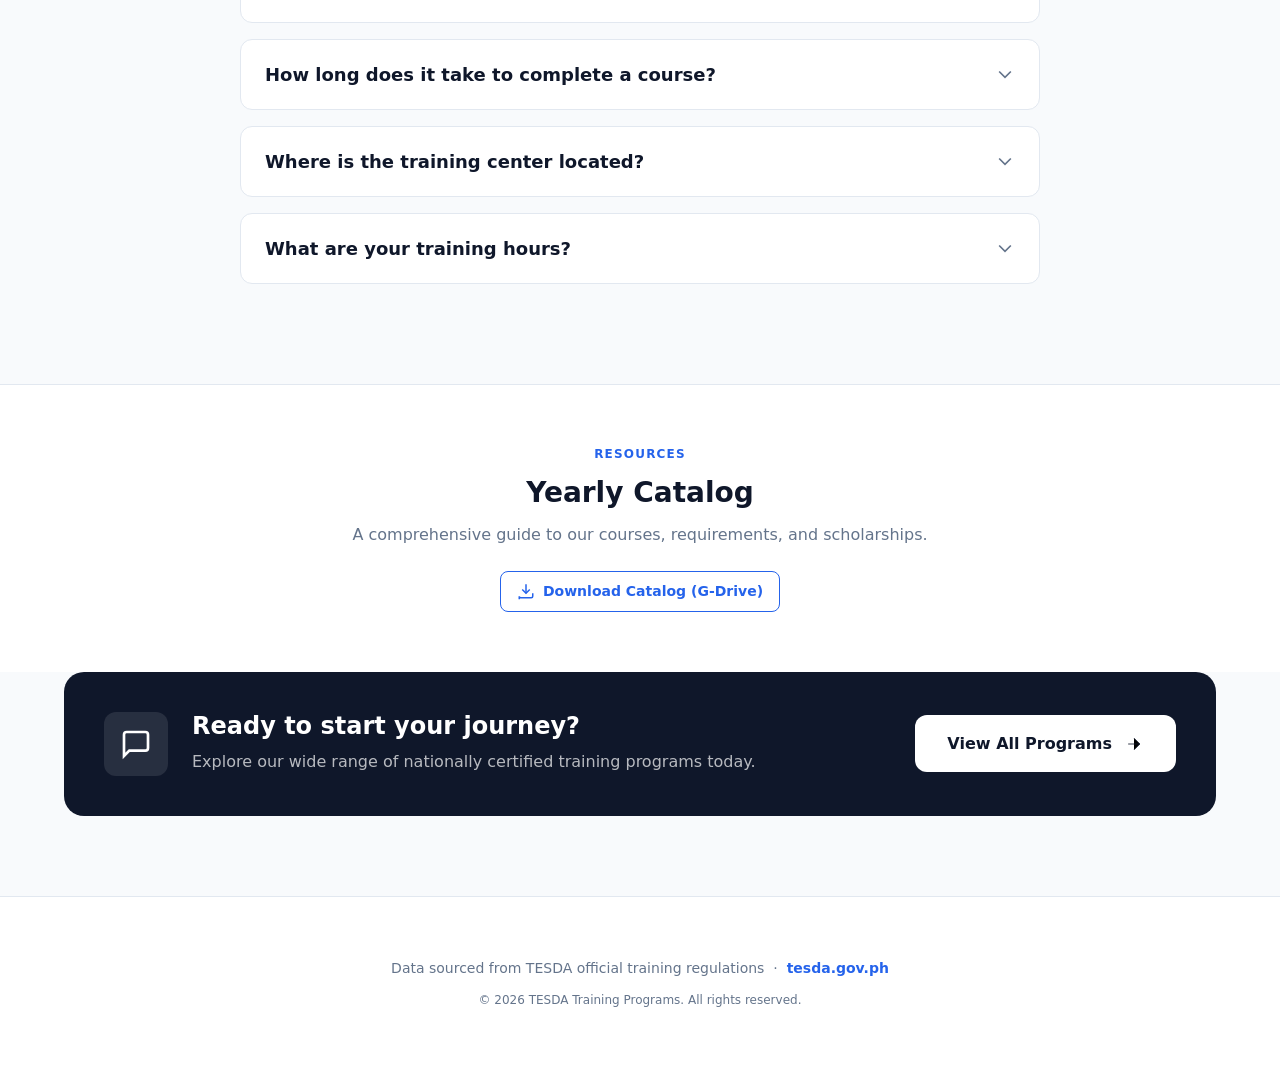
==== commit 3fff7be5: "FAQ Ned Addition and Fixes" ====
--- a/index.html
+++ b/index.html
@@ -241,6 +241,17 @@
             <p>We are located at KM. 70, Brgy. Bangyas, Calauan, Laguna. You can find our exact location on the map in the section above.</p>
           </div>
         </div>
+        <div class="faq-item">
+          <button class="faq-question">
+            <span>What are your training hours?</span>
+            <svg viewBox="0 0 24 24" fill="none" stroke="currentColor" stroke-width="2">
+              <path d="M19 9l-7 7-7-7"/>
+            </svg>
+          </button>
+          <div class="faq-answer">
+            <p>Our regular training hours are from 8:00 AM to 5:00 PM.</p>
+          </div>
+        </div>
       </div>
     </div>
   </section>
@@ -343,5 +354,24 @@
 
   <script src="app.js"></script>
   <script src="chatbot.js"></script>
+  <script>
+    // Simple and reliable FAQ Accordion
+    document.querySelectorAll('.faq-question').forEach(function(button) {
+      button.onclick = function() {
+        const faqItem = this.closest('.faq-item');
+        const isActive = faqItem.classList.contains('active');
+        
+        // Close all FAQ items
+        document.querySelectorAll('.faq-item').forEach(function(item) {
+          item.classList.remove('active');
+        });
+        
+        // Open this one if it wasn't active
+        if (!isActive) {
+          faqItem.classList.add('active');
+        }
+      };
+    });
+  </script>
 </body>
 </html>
--- a/about.css
+++ b/about.css
@@ -827,6 +827,12 @@
   font-size: 1.125rem;
   font-weight: 600;
   color: var(--secondary);
+  transition: all 0.2s ease;
+}
+
+.faq-question:hover {
+  background: var(--bg);
+  color: var(--primary);
 }
 
 .faq-question svg {
@@ -844,13 +850,14 @@
 .faq-answer {
   max-height: 0;
   overflow: hidden;
-  transition: all 0.3s ease-out;
+  transition: max-height 0.4s ease-out, padding 0.4s ease-out;
   padding: 0 24px;
 }
 
 .faq-item.active .faq-answer {
-  max-height: 300px;
+  max-height: 600px;
   padding: 0 24px 24px;
+  transition: max-height 0.4s ease-in, padding 0.4s ease-in;
 }
 
 .faq-answer p {
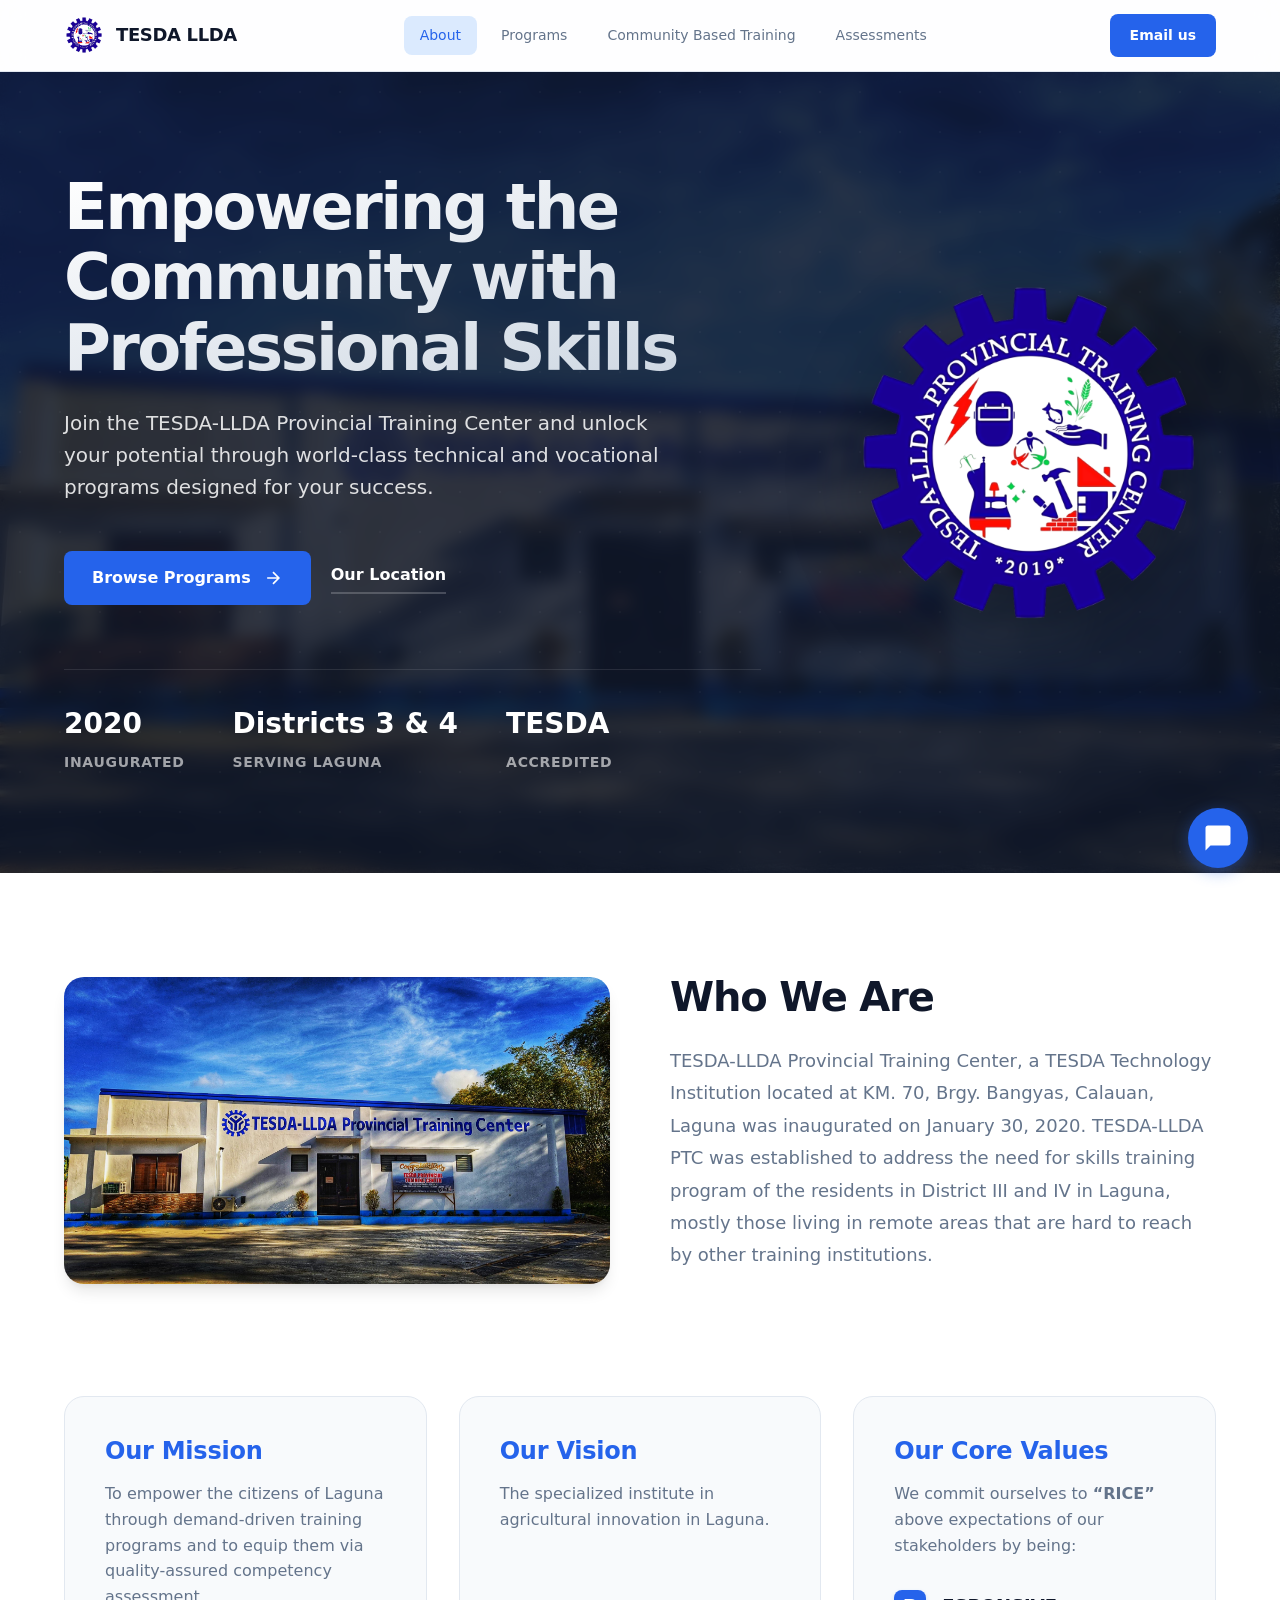
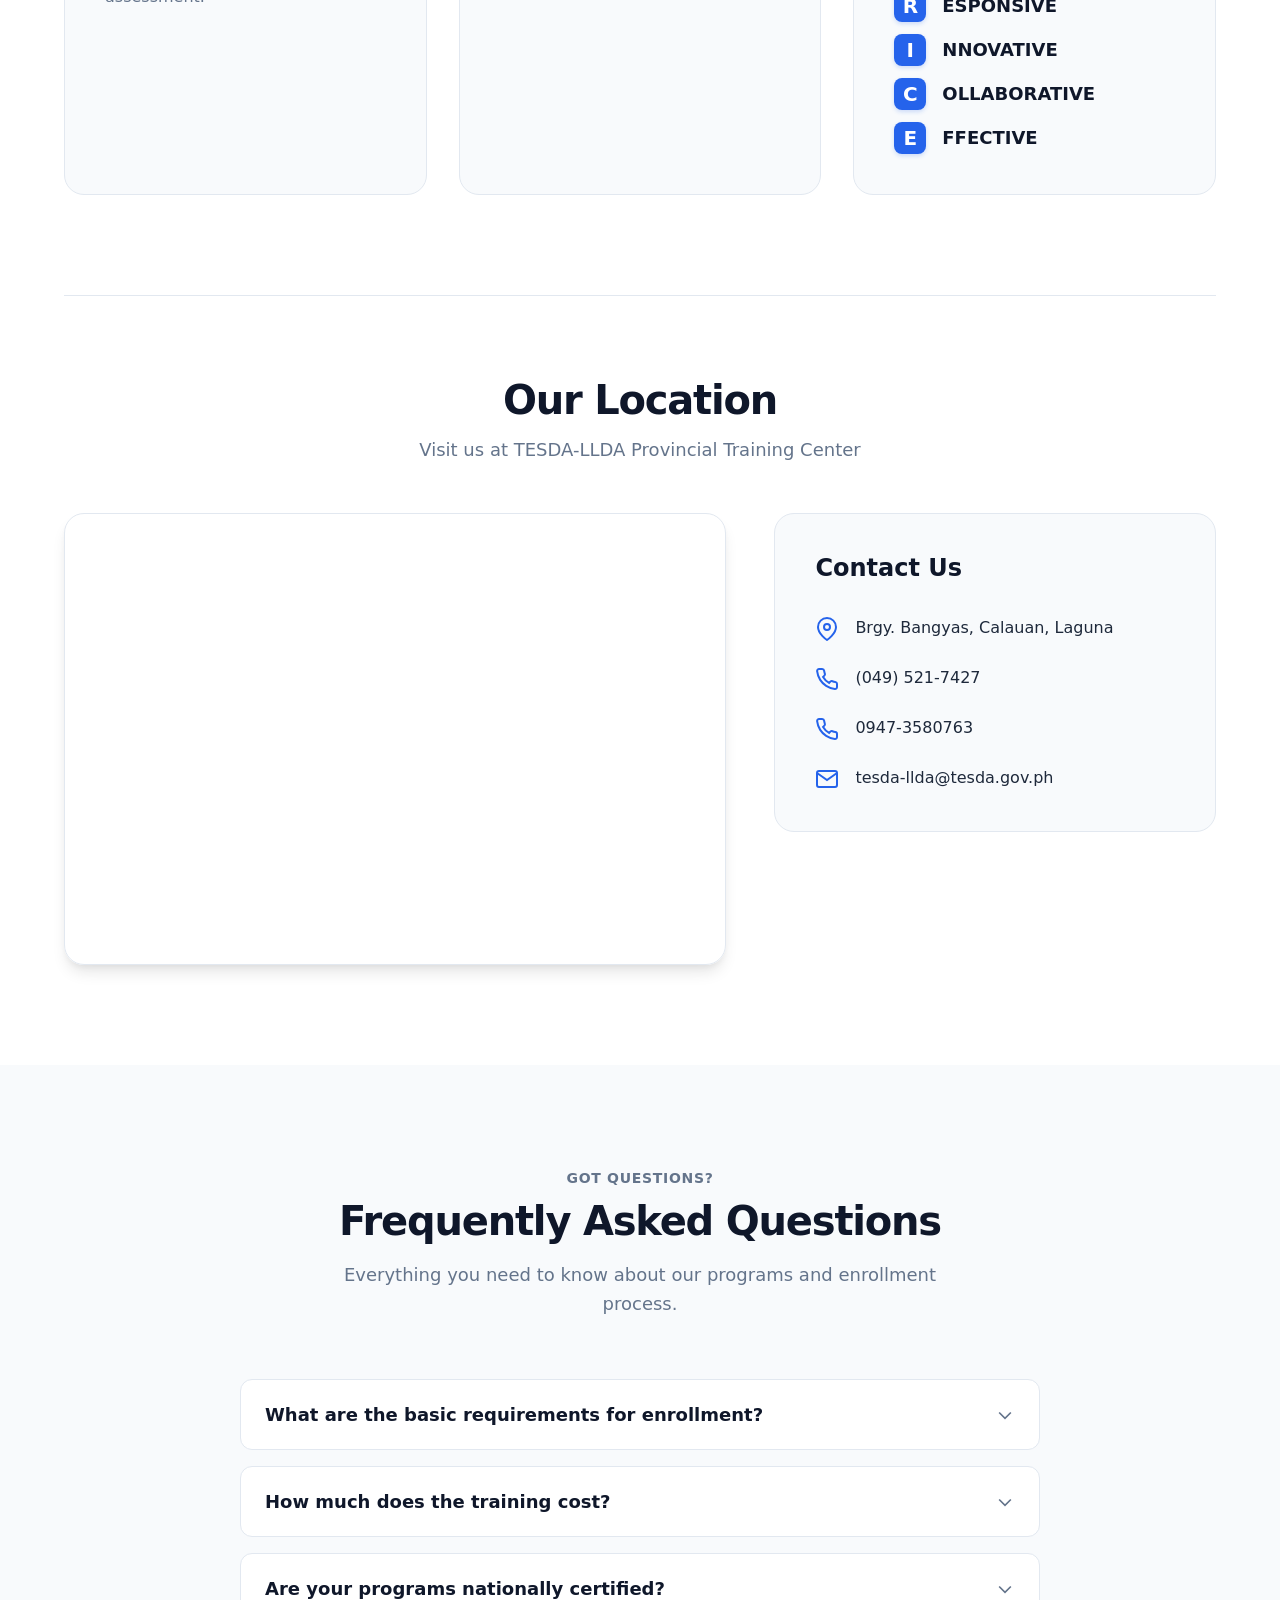
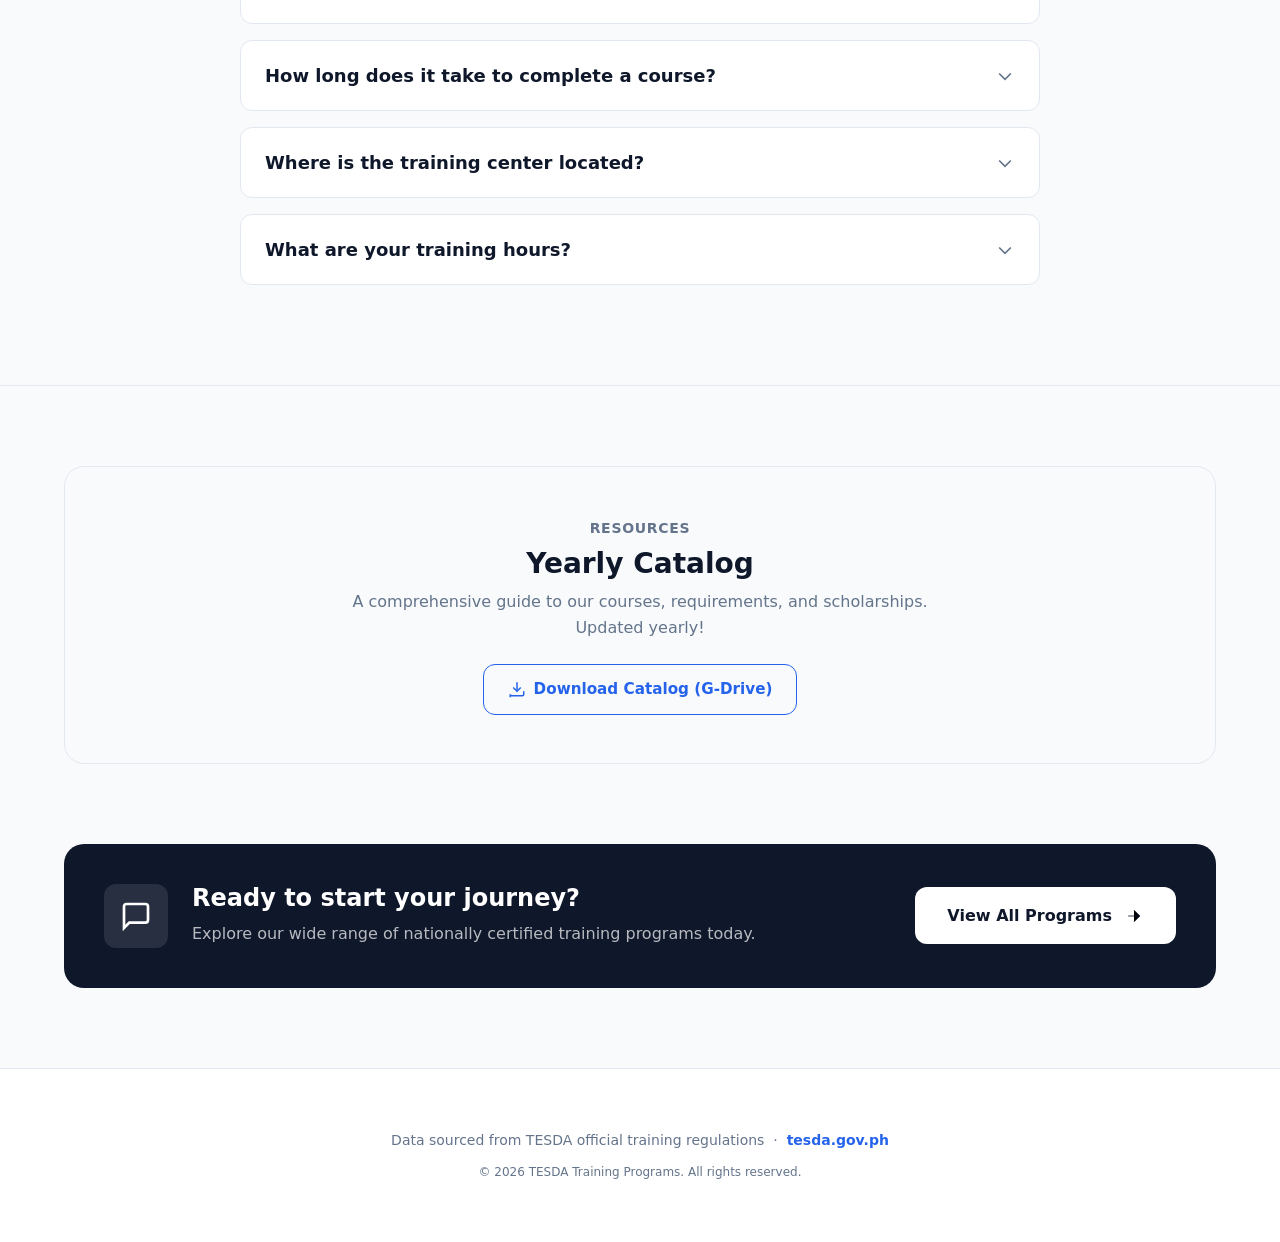
==== commit d5f20e00: "feat: update chatbot, catalog styling, and program filters" ====
--- a/index.html
+++ b/index.html
@@ -194,7 +194,16 @@
             </svg>
           </button>
           <div class="faq-answer">
-            <p>Basic requirements include a photocopy of your High School Report Card or Diploma, Birth Certificate (PSA), Barangay/Police/NBI Clearance, and recent ID pictures. Some programs may have specific additional requirements.</p>
+            <p>Basic requirements include:</p>
+            <ul style="list-style: disc; margin-left: 24px; margin-top: 12px; color: var(--text-muted); line-height: 1.8;">
+              <li>Photocopy of your High School Report Card (Form 138) or Diploma (Form 137)</li>
+              <li>Photocopy of Birth Certificate (PSA)</li>
+              <li>Barangay/Police/NBI Clearance</li>
+              <li>2 pcs – Passport Size Picture (white background, with collar and nametag)</li>
+              <li>6 pcs – 1x1 ID Picture (chemically printed, white background, with collar and name tag)</li>
+              <li>Marriage Certificate (for females, if married)</li>
+            </ul>
+            <p style="margin-top: 12px;">Some programs may have specific additional requirements.</p>
           </div>
         </div>
         <div class="faq-item">
@@ -259,18 +268,20 @@
   <!-- ── Catalog Download Section ── -->
   <section class="catalog-section">
     <div class="container">
-      <div class="catalog-content">
-        <span class="catalog-label">Resources</span>
-        <h2>Yearly Catalog</h2>
-        <p>A comprehensive guide to our courses, requirements, and scholarships.</p>
-        <a class="catalog-link" href="https://drive.google.com/drive/folders/YOUR_FOLDER_ID_HERE" target="_blank">
-          <svg viewBox="0 0 24 24" fill="none" stroke="currentColor" stroke-width="2">
-            <path d="M21 15v4a2 2 0 0 1-2 2H5a2 2 0 0 1-2-2v4"></path>
-            <polyline points="7 10 12 15 17 10"></polyline>
-            <line x1="12" y1="15" x2="12" y2="3"></line>
-          </svg>
-          Download Catalog (G-Drive)
-        </a>
+      <div class="catalog-card">
+        <div class="catalog-content">
+          <span class="catalog-label">Resources</span>
+          <h2>Yearly Catalog</h2>
+          <p>A comprehensive guide to our courses, requirements, and scholarships. Updated yearly!</p>
+          <a class="catalog-link" href="https://drive.google.com/drive/folders/151-D7jC9HOafL8czKtxfZq6Nq4-GUSj5?usp=sharing" target="_blank">
+            <svg viewBox="0 0 24 24" fill="none" stroke="currentColor" stroke-width="2">
+              <path d="M21 15v4a2 2 0 0 1-2 2H5a2 2 0 0 1-2-2v4"></path>  
+              <polyline points="7 10 12 15 17 10"></polyline>
+              <line x1="12" y1="15" x2="12" y2="3"></line>
+            </svg>
+            Download Catalog (G-Drive)
+          </a>
+        </div>
       </div>
     </div>
   </section>
--- a/about.css
+++ b/about.css
@@ -760,6 +760,83 @@
   color: white;
 }
 
+/* ── Catalog Section ── */
+.catalog-section {
+  padding: 80px 0;
+  background: var(--bg);
+}
+
+.catalog-card {
+  background: var(--surface);
+  border-radius: var(--radius-lg);
+  padding: 48px;
+  border: 1px solid var(--border);
+}
+
+.catalog-content {
+  text-align: center;
+  max-width: 600px;
+  margin: 0 auto;
+}
+
+.catalog-label {
+  display: inline-block;
+  font-size: 0.875rem;
+  font-weight: 600;
+  color: var(--text-muted);
+  text-transform: uppercase;
+  letter-spacing: 0.05em;
+  margin-bottom: 8px;
+}
+
+.catalog-content h2 {
+  font-size: 1.75rem;
+  font-weight: 700;
+  margin-bottom: 8px;
+  color: var(--secondary);
+}
+
+.catalog-content p {
+  color: var(--text-muted);
+  font-size: 1rem;
+  margin-bottom: 24px;
+}
+
+.catalog-link {
+  display: inline-flex;
+  align-items: center;
+  gap: 8px;
+  padding: 12px 24px;
+  background: transparent;
+  color: var(--primary);
+  border: 1.5px solid var(--primary);
+  border-radius: var(--radius-md);
+  font-weight: 600;
+  font-size: 0.95rem;
+  text-decoration: none;
+  transition: all 0.2s ease;
+}
+
+.catalog-link svg {
+  width: 18px;
+  height: 18px;
+}
+
+.catalog-link:hover {
+  background: var(--primary);
+  color: white;
+}
+
+@media (max-width: 768px) {
+  .catalog-card {
+    padding: 32px;
+  }
+  
+  .catalog-content h2 {
+    font-size: 1.5rem;
+  }
+}
+
 /* ── Visual Fixes ── */
 .cta-btn svg {
   stroke: currentColor;
